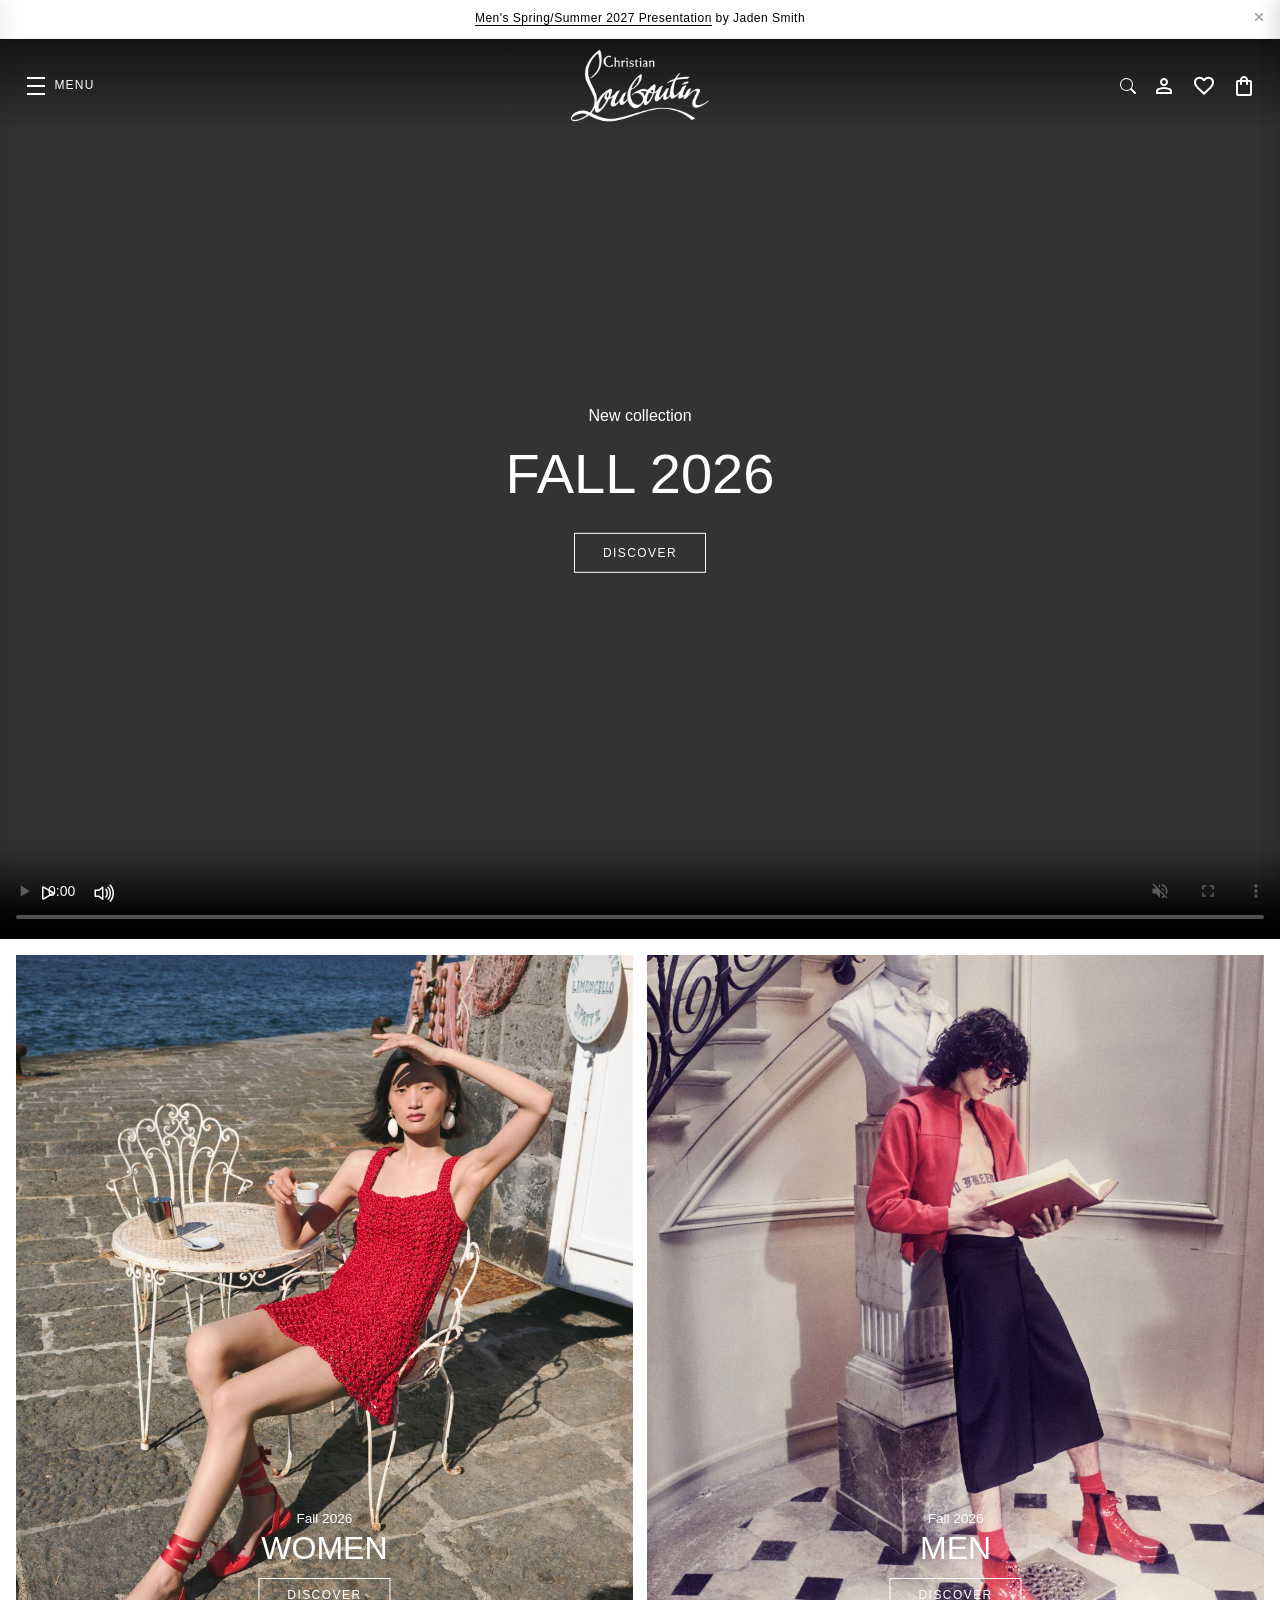
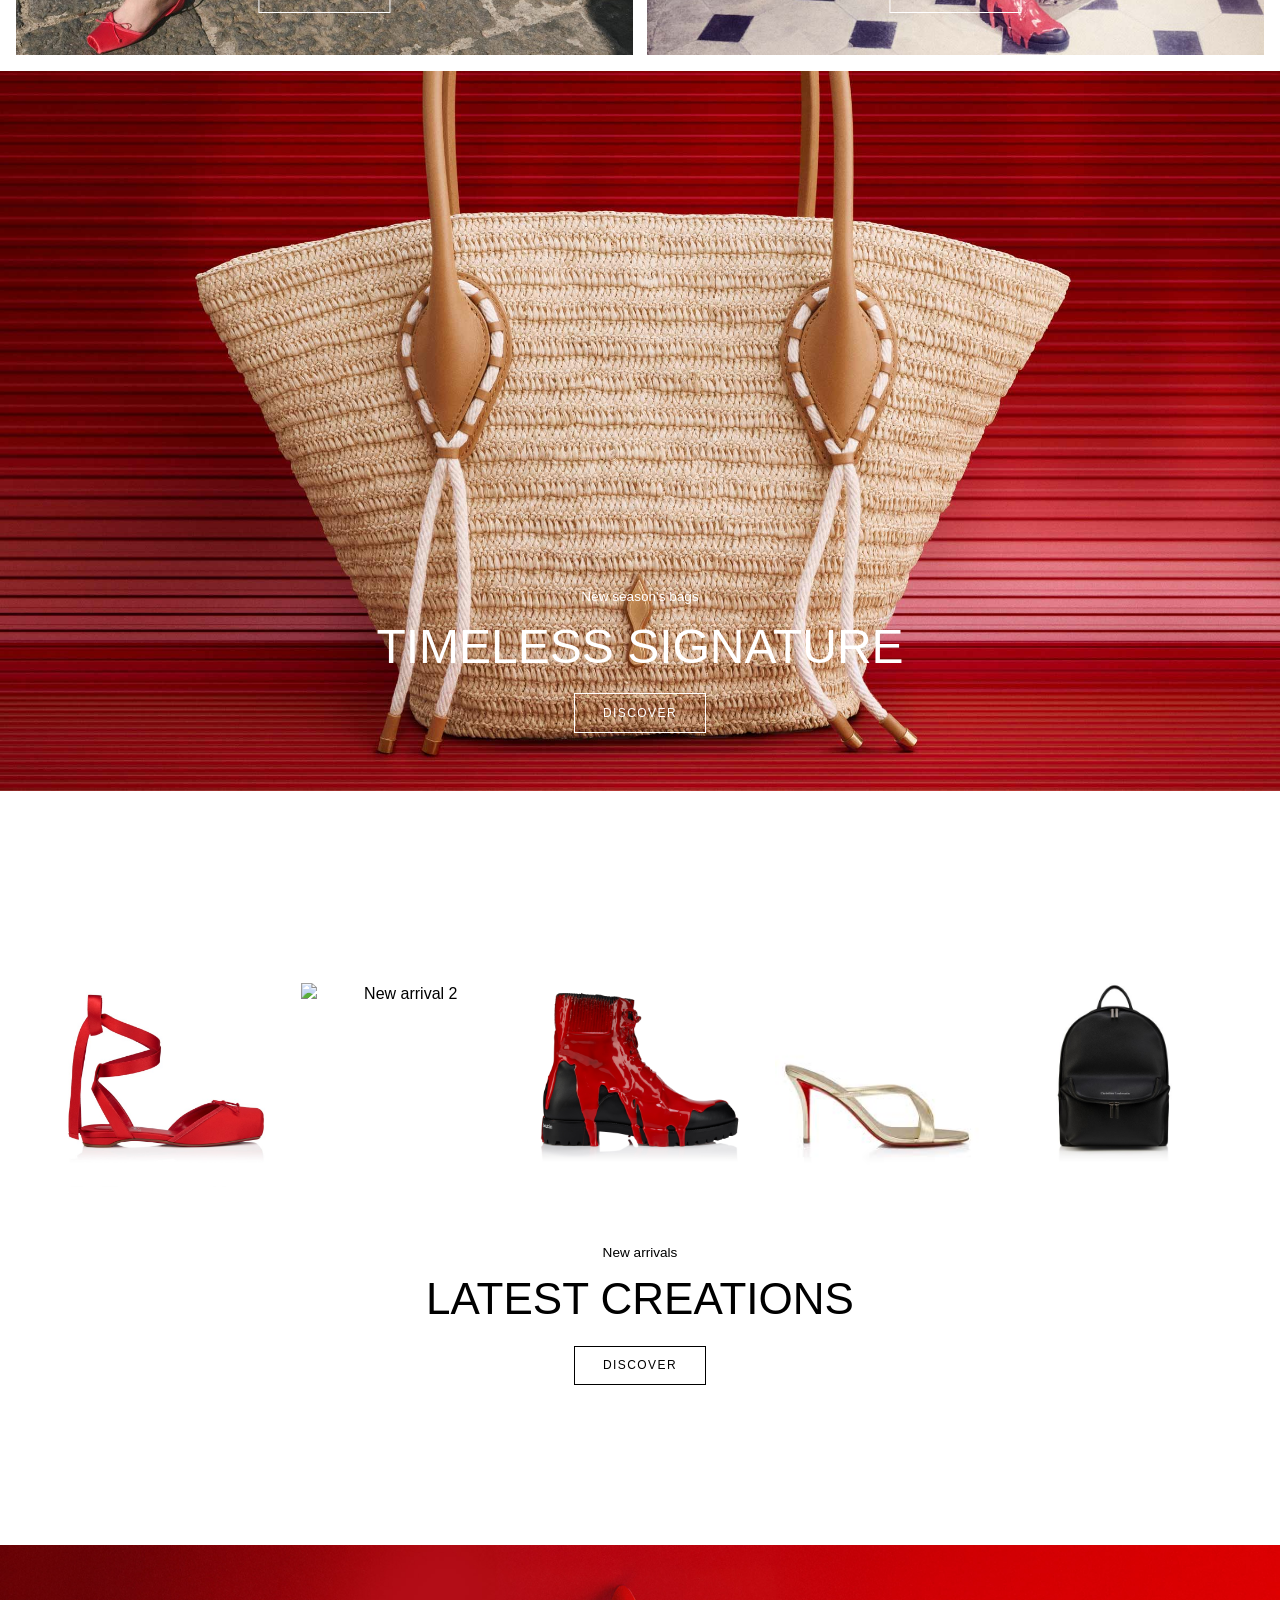
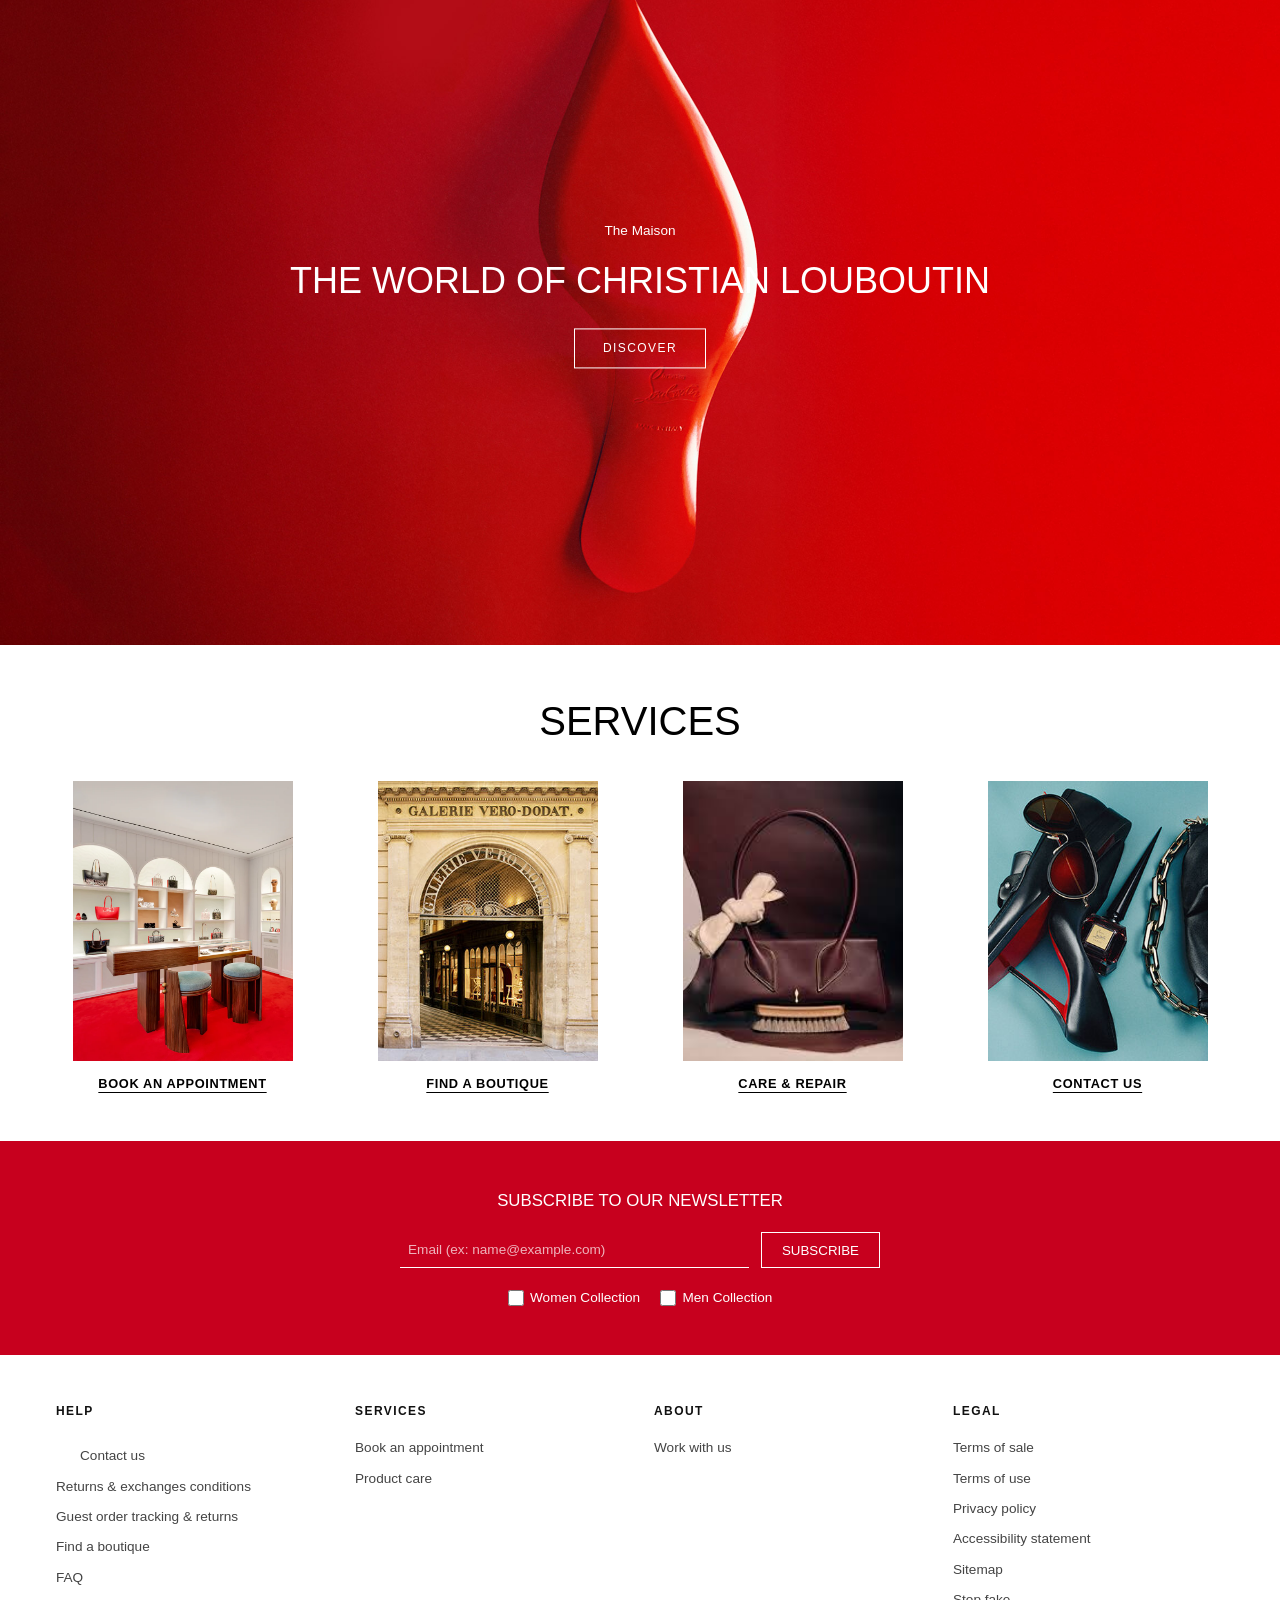
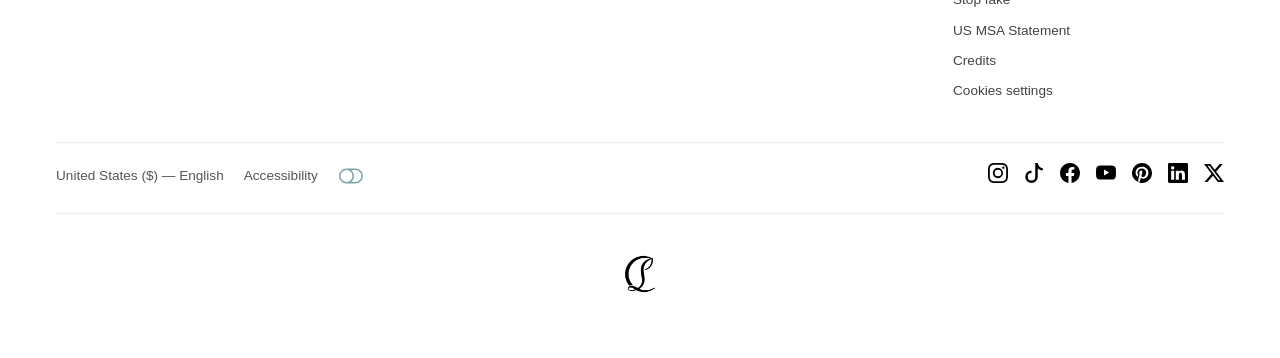
==== index.html @ 3974ead9 "Rename main_page.html to index.html for deployment" ====
<!DOCTYPE html>
<html lang="en">

<head>
    <meta charset="UTF-8">
    <meta name="viewport" content="width=device-width, initial-scale=1.0">
    <title>Christian Louboutin United States</title>
    <link rel="icon" href="images/louboutin(L).png">
    <link rel="stylesheet" href="https://cdn.jsdelivr.net/npm/bootstrap-icons@1.11.3/font/bootstrap-icons.min.css">
    <link rel="stylesheet" href="https://cdnjs.cloudflare.com/ajax/libs/font-awesome/6.4.0/css/all.min.css">
    <link rel="stylesheet" href="main_page.css">

</head>

<body>
    <div>
        <div class="byJadenMsg" id="JadenMsg">
        <h4><span class="Jadenline">Men's Spring/Summer 2027 Presentation</span> by Jaden Smith</h4>
        <button class="close-btn" aria-label="Close notification" onclick="document.getElementById('JadenMsg').style.display='none'">
            <i class="fa-solid fa-xmark"></i>
        </button>
        </div>
        <!---------------------------------------------------------------------->
        <div class="section1">
            <div class="nav">
                <div class="nav-left">
                    <span id="menu"><a href="menu.html"><svg xmlns="http://www.w3.org/2000/svg" height="24px" viewBox="0 -960 960 960" width="24px" fill="#FFFFFF"><path d="M120-120v-80h720v80H120Zm0-320v-80h720v80H120Zm0-320v-80h720v80H120Z" /></svg><!--<i class="bi bi-list"></i>--><span class="nav-text">MENU</span></a></span>
                </div>
                <span id="louboutinLogo"><a href="main_page.html"><img src="images/louboutin logo 1.png" alt="Louboutin-logo" loading="lazy"></a></span>
                <div class="nav-right">
                    <span id="searchbar"><a href="search.html" aria-label="Search"><svg xmlns="http://www.w3.org/2000/svg" width="16" height="16" fill="currentColor" class="bi bi-search" viewBox="0 0 16 16"><path d="M11.742 10.344a6.5 6.5 0 1 0-1.397 1.398h-.001q.044.06.098.115l3.85 3.85a1 1 0 0 0 1.415-1.414l-3.85-3.85a1 1 0 0 0-.115-.1zM12 6.5a5.5 5.5 0 1 1-11 0 5.5 5.5 0 0 1 11 0" /></svg></a></span>
                    <span id="login"><a href="login.html" aria-label="Account"><svg xmlns="http://www.w3.org/2000/svg" height="24px" viewBox="0 -960 960 960" width="24px" fill="#FFFFFF"><path d="M367-527q-47-47-47-113t47-113q47-47 113-47t113 47q47 47 47 113t-47 113q-47 47-113 47t-113-47ZM160-160v-112q0-34 17.5-62.5T224-378q62-31 126-46.5T480-440q66 0 130 15.5T736-378q29 15 46.5 43.5T800-272v112H160Zm80-80h480v-32q0-11-5.5-20T700-306q-54-27-109-40.5T480-360q-56 0-111 13.5T260-306q-9 5-14.5 14t-5.5 20v32Zm296.5-343.5Q560-607 560-640t-23.5-56.5Q513-720 480-720t-56.5 23.5Q400-673 400-640t23.5 56.5Q447-560 480-560t56.5-23.5ZM480-640Zm0 400Z" /></svg></a></span>
                    <span id="wishlist"><a href="wishlist.html" aria-label="Wishlist"><svg xmlns="http://www.w3.org/2000/svg" height="24px" viewBox="0 -960 960 960" width="24px" fill="#FFFFFF"><path d="m480-120-58-52q-101-91-167-157T150-447.5Q111-500 95.5-544T80-634q0-94 63-157t157-63q52 0 99 22t81 62q34-40 81-62t99-22q94 0 157 63t63 157q0 46-15.5 90T810-447.5Q771-395 705-329T538-172l-58 52Zm0-108q96-86 158-147.5t98-107q36-45.5 50-81t14-70.5q0-60-40-100t-100-40q-47 0-87 26.5T518-680h-76q-15-41-55-67.5T300-774q-60 0-100 40t-40 100q0 35 14 70.5t50 81q36 45.5 98 107T480-228Zm0-273Z" /></svg></a></span>
                    <span id="Cart"><a href="cart.html" aria-label="Cart"><svg xmlns="http://www.w3.org/2000/svg" height="24px" viewBox="0 -960 960 960" width="24px" fill="#FFFFFF"><path d="M240-80q-33 0-56.5-23.5T160-160v-480q0-33 23.5-56.5T240-720h80q0-66 47-113t113-47q66 0 113 47t47 113h80q33 0 56.5 23.5T800-640v480q0 33-23.5 56.5T720-80H240Zm0-80h480v-480h-80v80q0 17-11.5 28.5T600-520q-17 0-28.5-11.5T560-560v-80H400v80q0 17-11.5 28.5T360-520q-17 0-28.5-11.5T320-560v-80h-80v480Zm160-560h160q0-33-23.5-56.5T480-800q-33 0-56.5 23.5T400-720ZM240-160v-480 480Z" /></svg></a></span>
                </div>
            </div>
            <div class="video">
                <video class="Video-video" width="100%" height="500" controls autoplay muted loop >
                    <source src="videos/Christian Louboutin's Fall 2026 collection.mp4" type="video/mp4">
                    Your browser does not support the video tag.
                </video>

                <div class="controls">
                    <button id="playbtn/pausebtn"><i class="bi bi-play"></i></button>
                    <button id="mute/Unmutebtn"><i class="bi bi-volume-up"></i></button>
                </div>
                <div class="Text-Video">
                    <p>New collection</p>
                    <h1>FALL 2026</h1>
                    <a href="fall_collection.html" class="btn">DISCOVER</a>
                </div>
            </div>
        </div>
        <!-------------------------------------------------------------------------------->
        <div class="section2" id="section2">
            <div class="imgmain" id="WomenMain">
                <img class="imgbox" src="images/FallWomen(mainPage).jpg" loading="lazy" alt="Fall 2026 Women">
                <div class="TextOnImg1">
                    <p>Fall 2026</p>
                    <h1>WOMEN</h1>
                    <a href="women-collection.html" class="btn">DISCOVER</a>
                </div>
            </div>

            <div class="imgmain" id="menMain">
                <img class="imgbox" src="images/fallMen(MainPage).jpg" loading="lazy" alt="Fall 2026 Men">
                <div class="TextOnImg1">
                    <p>Fall 2026</p>
                    <h1>MEN</h1>
                    <a href="men-collection.html" class="btn">DISCOVER</a>
                </div>
            </div>
        </div>
        <!------------------------------------------------------------->
        <div class="imgmaingold">
            <img class="goldenshowMain" src="images/women-col-naturaFlow1.jpg" loading="lazy" alt="Women's Sandals">
            <div class="TextOnImgGold">
                <p>New season's bags</p>
                <h1>TIMELESS SIGNATURE</h1>
                <a href="#section3" class="btn">DISCOVER</a>
            </div>
        </div>

        <!--------------------------------------------------------------->
        <div class="latest-arrivals" id="section3">
            <ul>
                <li>
                    <div class="imgmain" id="latestMain1">
                        <img src="images/New arrivals 1 (MainP).jpg" loading="lazy" alt="New arrival 1">
                    </div>
                </li>

                <li>
                    <div class="imgmain" id="latestMain2">
                        <img src="images/New arrivals 2 (MainP).jpg" loading="lazy" alt="New arrival 2">
                    </div>
                </li>

                <li>
                    <div class="imgmain" id="latestMain3">
                        <img src="images/New arrivals 3 (MainP).jpg" loading="lazy" alt="New arrival 3">
                    </div>
                </li>

                <li>
                    <div class="imgmain" id="latestMain4">
                        <img src="images/New arrivals 4 (MainP).jpg" loading="lazy" alt="New arrival 4">
                    </div>
                </li>

                <li>
                    <div class="imgmain" id="latestMain5">
                        <img src="images/New arrivals 5 (MainP).jpg" loading="lazy" alt="New arrival 5">
                    </div>
                </li>
            </ul>

            <div class="TextOnImg">
                <p>New arrivals</p>
                <h1>LATEST CREATIONS</h1>
                <a href="#section4" class="btn">DISCOVER</a>
            </div>
        </div>
        <!------------------------------------------------------------------------>
        <div class="RedPageMainMaison" id="section4">
            <div class="imgRedPageMain" id="RedPageMain">
                <img src="images/RedChristianLouboutin(MainPage).jpg" loading="lazy" alt="The Maison">
            </div>
            <div class="TextOnImgRed">
                <p>The Maison</p>
                <h1>THE WORLD OF CHRISTIAN LOUBOUTIN</h1>
                <a href="#section5" class="btn">DISCOVER</a>
            </div>

        </div>
        <!------------------------------------------------------------------------->
        <div class="services" id="section5">
            <h1>SERVICES</h1>
            <div class="serviceimgall">
                <figure class="serviceimg">
                    <img src="images/bookAppointment(MainPage).webp" alt="Book an Appointment" loading="lazy">
                    <figcaption class="seriveCaption"><a href="contactUs.html">BOOK AN APPOINTMENT</a></figcaption>
                </figure>
                <figure class="serviceimg">
                    <img src="images/Findaboutique(MainPage).jpg" alt="Find a Boutique" loading="lazy">
                    <figcaption class="seriveCaption"><a href="contactUs.html">FIND A BOUTIQUE</a></figcaption>
                </figure>
                <figure class="serviceimg">
                    <img src="images/Care & Repair(MainPage).jpg" alt="Care & Repair" loading="lazy">
                    <figcaption class="seriveCaption"><a href="contactUs.html">CARE &amp; REPAIR</a></figcaption>
                </figure>
                <figure class="serviceimg">
                    <img src="images/Conatct Us (mainPage).jpg" alt="Contact Us" loading="lazy">
                    <figcaption class="seriveCaption"><a href="contactUs.html">CONTACT US</a></figcaption>
                </figure>
            </div>
        </div>
        <!---------------------------------------------------->
        <div class="newsletter" id="section6">
            <h4>SUBSCRIBE TO OUR NEWSLETTER</h4>
            <form action="#" method="post" onsubmit="event.preventDefault(); alert('Thank you for subscribing to Maison Christian Louboutin!');">
                <div class="email-btn">
                    <input class="email-input" type="email" placeholder="Email (ex: name@example.com)" required>
                    <button type="submit" class="btnSubscribe">SUBSCRIBE</button>
                </div>
                <div class="check-box">
                    <label class="Collsubs">
                        <input type="checkbox" id="WomenColl" name="checkBox" value="WomenColl">
                        Women Collection
                    </label>
                    <label class="Collsubs">
                        <input type="checkbox" id="MenColl" name="checkBox" value="MenColl">
                        Men Collection
                    </label>
                </div>
            </form>
        </div>
        <!--------------------------------------------------------------->
        <div class="listdetails" id="section7">
            <div class="lists">
                <div class="footer-columns">
                    <div class="footer-col">
                        <h4>Help</h4>
                        <ul>
                            <li><a href="contactUs.html"><svg xmlns="http://www.w3.org/2000/svg" height="24px" viewBox="0 -960 960 960" width="24px" fill="#FFFFFF"><path d="M480-344 240-584l56-56 184 184 184-184 56 56-240 240Z"/></svg>Contact us</a></li>
                            <li><a href="#">Returns &amp; exchanges conditions</a></li>
                            <li><a href="#">Guest order tracking &amp; returns</a></li>
                            <li><a href="#">Find a boutique</a></li>
                            <li><a href="#">FAQ</a></li>
                        </ul>
                    </div>

                    <div class="footer-col">
                        <h4>Services</h4>
                        <ul>
                            <li><a href="#">Book an appointment</a></li>
                            <li><a href="#">Product care</a></li>
                        </ul>
                    </div>

                    <div class="footer-col">
                        <h4>About</h4>
                        <ul>
                            <li><a href="#">Work with us</a></li>
                        </ul>
                    </div>

                    <div class="footer-col">
                        <h4>Legal</h4>
                        <ul>
                            <li><a href="#">Terms of sale</a></li>
                            <li><a href="#">Terms of use</a></li>
                            <li><a href="#">Privacy policy</a></li>
                            <li><a href="#">Accessibility statement</a></li>
                            <li><a href="#">Sitemap</a></li>
                            <li><a href="#">Stop fake</a></li>
                            <li><a href="#">US MSA Statement</a></li>
                            <li><a href="#">Credits</a></li>
                            <li><a href="#">Cookies settings</a></li>
                        </ul>
                    </div>
                </div>
                <div class="footer-logos">
                    <div class="united-acessibility">
                        <div>United States ($) — English</div>
                        <div class="accessibility">
                            <div class="accesibility-text"><span>Accessibility</span></div> 
                            <div class="accessibility-toggel">
                            <a href="#" aria-label="Toggle Accessibility"><svg xmlns="http://www.w3.org/2000/svg" width="50" height="20" fill="currentColor" class="bi-toggle-off" viewBox="0 0 16 16"><path d="M11 4a4 4 0 0 1 0 8H8a5 5 0 0 0 2-4 5 5 0 0 0-2-4zm-6 8a4 4 0 1 1 0-8 4 4 0 0 1 0 8M0 8a5 5 0 0 0 5 5h6a5 5 0 0 0 0-10H5a5 5 0 0 0-5 5" /></svg></a></div></div>
                    </div>
                        <div class="social-links">
                            <span id="insta" class="separate-logos"><a href="#" aria-label="Instagram"><svg xmlns="http://www.w3.org/2000/svg" width="20" height="20" fill="#000000" class="bi bi-instagram" viewBox="0 0 16 16"><path d="M8 0C5.829 0 5.556.01 4.703.048 3.85.088 3.269.222 2.76.42a3.9 3.9 0 0 0-1.417.923A3.9 3.9 0 0 0 .42 2.76C.222 3.268.087 3.85.048 4.7.01 5.555 0 5.827 0 8.001c0 2.172.01 2.444.048 3.297.04.852.174 1.433.372 1.942.205.526.478.972.923 1.417.444.445.89.719 1.416.923.51.198 1.09.333 1.942.372C5.555 15.99 5.827 16 8 16s2.444-.01 3.298-.048c.851-.04 1.434-.174 1.943-.372a3.9 3.9 0 0 0 1.416-.923c.445-.445.718-.891.923-1.417.197-.509.332-1.09.372-1.942C15.99 10.445 16 10.173 16 8s-.01-2.445-.048-3.299c-.04-.851-.175-1.433-.372-1.941a3.9 3.9 0 0 0-.923-1.417A3.9 3.9 0 0 0 13.24.42c-.51-.198-1.092-.333-1.943-.372C10.443.01 10.172 0 7.998 0zm-.717 1.442h.718c2.136 0 2.389.007 3.232.046.78.035 1.204.166 1.486.275.373.145.64.319.92.599s.453.546.598.92c.11.281.24.705.275 1.485.039.843.047 1.096.047 3.231s-.008 2.389-.047 3.232c-.035.78-.166 1.203-.275 1.485a2.5 2.5 0 0 1-.599.919c-.28.28-.546.453-.92.598-.28.11-.704.24-1.485.276-.843.038-1.096.047-3.232.047s-2.39-.009-3.233-.047c-.78-.036-1.203-.166-1.485-.276a2.5 2.5 0 0 1-.92-.598 2.5 2.5 0 0 1-.6-.92c-.109-.281-.24-.705-.275-1.485-.038-.843-.046-1.096-.046-3.233s.008-2.388.046-3.231c.036-.78.166-1.204.276-1.486.145-.373.319-.64.599-.92s.546-.453.92-.598c.282-.11.705-.24 1.485-.276.738-.034 1.024-.044 2.515-.045zm4.988 1.328a.96.96 0 1 0 0 1.92.96.96 0 0 0 0-1.92m-4.27 1.122a4.109 4.109 0 1 0 0 8.217 4.109 4.109 0 0 0 0-8.217m0 1.441a2.667 2.667 0 1 1 0 5.334 2.667 2.667 0 0 1 0-5.334" /></svg></a></span>
                            <span id="tiktok" class="separate-logos"><a href="#" aria-label="TikTok"><svg xmlns="http://www.w3.org/2000/svg" width="20" height="20" fill="#000000" class="bi bi-tiktok" viewBox="0 0 16 16"><path d="M9 0h1.98c.144.715.54 1.617 1.235 2.512C12.895 3.389 13.797 4 15 4v2c-1.753 0-3.07-.814-4-1.829V11a5 5 0 1 1-5-5v2a3 3 0 1 0 3 3z" /></svg></a></span>
                            <span id="facebook" class="separate-logos"><a href="#" aria-label="Facebook"><svg xmlns="http://www.w3.org/2000/svg" width="20" height="20" fill="#000000" class="bi bi-facebook" viewBox="0 0 16 16"><path d="M16 8.049c0-4.446-3.582-8.05-8-8.05C3.58 0-.002 3.603-.002 8.05c0 4.017 2.926 7.347 6.75 7.951v-5.625h-2.03V8.05H6.75V6.275c0-2.017 1.195-3.131 3.022-3.131.876 0 1.791.157 1.791.157v1.98h-1.009c-.993 0-1.303.621-1.303 1.258v1.51h2.218l-.354 2.326H9.25V16c3.824-.604 6.75-3.934 6.75-7.951" /></svg></a></span>
                            <span id="youtube" class="separate-logos"><a href="#" aria-label="YouTube"><svg xmlns="http://www.w3.org/2000/svg" width="20" height="20" fill="#000000" class="bi bi-youtube" viewBox="0 0 16 16"><path d="M8.051 1.999h.089c.822.003 4.987.033 6.11.335a2.01 2.01 0 0 1 1.415 1.42c.101.38.172.883.22 1.402l.01.104.022.26.008.104c.065.914.073 1.77.074 1.957v.075c-.001.194-.01 1.108-.082 2.06l-.008.105-.009.104c-.05.572-.124 1.14-.235 1.558a2.01 2.01 0 0 1-1.415 1.42c-1.16.312-5.569.334-6.18.335h-.142c-.309 0-1.587-.006-2.927-.052l-.17-.006-.087-.004-.171-.007-.171-.007c-1.11-.049-2.167-.128-2.654-.26a2.01 2.01 0 0 1-1.415-1.419c-.111-.417-.185-.986-.235-1.558L.09 9.82l-.008-.104A31 31 0 0 1 0 7.68v-.123c.002-.215.01-.958.064-1.778l.007-.103.003-.052.008-.104.022-.26.01-.104c.048-.519.119-1.023.22-1.402a2.01 2.01 0 0 1 1.415-1.42c.487-.13 1.544-.21 2.654-.26l.17-.007.172-.006.086-.003.171-.007A100 100 0 0 1 7.858 2zM6.4 5.209v4.818l4.157-2.408z" /></svg></a></span>
                            <span id="pinterest" class="separate-logos"><a href="#" aria-label="Pinterest"><svg xmlns="http://www.w3.org/2000/svg" width="20" height="20" fill="#000000" class="bi bi-pinterest" viewBox="0 0 16 16"><path d="M8 0a8 8 0 0 0-2.915 15.452c-.07-.633-.134-1.606.027-2.297.146-.625.938-3.977.938-3.977s-.239-.479-.239-1.187c0-1.113.645-1.943 1.448-1.943.682 0 1.012.512 1.012 1.127 0 .686-.437 1.712-.663 2.663-.188.796.4 1.446 1.185 1.446 1.422 0 2.515-1.5 2.515-3.664 0-1.915-1.377-3.254-3.342-3.254-2.276 0-3.612 1.707-3.612 3.471 0 .688.265 1.425.595 1.826a.24.24 0 0 1 .056.23c-.061.252-.196.796-.222.907-.035.146-.116.177-.268.107-1-.465-1.624-1.926-1.624-3.1 0-2.523 1.834-4.84 5.286-4.84 2.775 0 4.932 1.977 4.932 4.62 0 2.757-1.739 4.976-4.151 4.976-.811 0-1.573-.421-1.834-.919l-.498 1.902c-.181.695-.669 1.566-.995 2.097A8 8 0 1 0 8 0" /></svg></a></span>
                            <span id="linkedin" class="separate-logos"><a href="#" aria-label="LinkedIn"><svg xmlns="http://www.w3.org/2000/svg" width="20" height="20" fill="#000000" class="bi bi-linkedin" viewBox="0 0 16 16"><path d="M0 1.146C0 .513.526 0 1.175 0h13.65C15.474 0 16 .513 16 1.146v13.708c0 .633-.526 1.146-1.175 1.146H1.175C.526 16 0 15.487 0 14.854zm4.943 12.248V6.169H2.542v7.225zm-1.2-8.212c.837 0 1.358-.554 1.358-1.248-.015-.709-.52-1.248-1.342-1.248S2.4 3.226 2.4 3.934c0 .694.521 1.248 1.327 1.248zm4.908 8.212V9.359c0-.216.016-.432.08-.586.173-.431.568-.878 1.232-.878.869 0 1.216.662 1.216 1.634v3.865h2.401V9.25c0-2.22-1.184-3.252-2.764-3.252-1.274 0-1.845.7-2.165 1.193v.025h-.016l.016-.025V6.169h-2.4c.03.678 0 7.225 0 7.225z" /></svg></a></span>
                            <span id="twitter" class="separate-logos"><a href="#" aria-label="Twitter/X"><svg xmlns="http://www.w3.org/2000/svg" width="20" height="20" fill="#000000" class="bi bi-twitter-x" viewBox="0 0 16 16"><path d="M12.6.75h2.454l-5.36 6.142L16 15.25h-4.937l-3.867-5.07-4.425 5.07H.316l5.733-6.57L0 .75h5.063l3.495 4.633L12.601.75Zm-.86 13.028h1.36L4.323 2.145H2.865z" /></svg></a></span>
                        </div>
                </div>
        </div>
            <hr>
            <div class="footer">
                <a href="#"><img src="images/louboutin(L).png" width="50px" height="50px" loading="lazy"></a>
            </div>

    </div>


<script>
    //--------------Menu-----------
document.addEventListener('DOMContentLoaded', function () {
    var menuTrigger = document.querySelector('#menu a');
    if (!menuTrigger) {
        console.error('[menu-overlay] Could not find #menu a');
        return;
    }

    var backdrop = document.createElement('div');
    backdrop.id = 'menuOverlayBackdrop';

    var panel = document.createElement('div');
    panel.id = 'menuOverlayPanel';
    panel.innerHTML =
        '<div class="mo-header">' +
            '<span class="mo-logo">Christian Louboutin</span>' +
            '<button type="button" class="mo-close" aria-label="Close menu">&times;</button>' +
        '</div>' +
        '<div class="mo-items">' +
            '<a href="main_page.html#section3" class="mo-item"><span>Latest Collections</span><span class="mo-chevron">&#8250;</span></a>' +
            '<a href="main_page.html#WomenMain" class="mo-item"><span>Women</span><span class="mo-chevron">&#8250;</span></a>' +
            '<a href="main_page.html#menMain" class="mo-item"><span>Men</span><span class="mo-chevron">&#8250;</span></a>' +
            '<a href="main_page.html#section3" class="mo-item"><span>Bags &amp; Accessories</span><span class="mo-chevron">&#8250;</span></a>' +
            '<a href="main_page.html#section3" class="mo-item"><span>Bridal</span><span class="mo-chevron">&#8250;</span></a>' +
            '<a href="main_page.html#section5" class="mo-item"><span>The Maison</span><span class="mo-chevron">&#8250;</span></a>' +
        '</div>' +
        '<hr class="mo-hr">' +
        '<div class="mo-links">' +
            '<a href="contactUs.html">Visit a Boutique</a>' +
            '<a href="contactUs.html">Book an Appointment</a>' +
            '<a href="contactUs.html">Contact Us</a>' +
        '</div>' +
        '<div class="mo-footer">' +
            '<span>Accessibility</span>' +
            '<span>United States ($)</span>' +
        '</div>';

    document.body.appendChild(backdrop);
    document.body.appendChild(panel);

    function openMenu() {
        panel.classList.add('open');
        backdrop.classList.add('open');
        document.body.style.overflow = 'hidden';
    }
    function closeMenu() {
        panel.classList.remove('open');
        backdrop.classList.remove('open');
        document.body.style.overflow = '';
    }

    menuTrigger.addEventListener('click', function (e) {
        e.preventDefault();
        openMenu();
    });
    panel.querySelector('.mo-close').addEventListener('click', closeMenu);
    backdrop.addEventListener('click', closeMenu);
    document.addEventListener('keydown', function (e) {
        if (e.key === 'Escape') closeMenu();
    });
});
//--------------Search-----------
document.addEventListener('DOMContentLoaded', function () {
    var searchTrigger = document.querySelector('#searchbar a');
    if (!searchTrigger) {
        console.error('[search-overlay] Could not find #searchbar a');
        return;
    }

    var backdrop = document.createElement('div');
    backdrop.id = 'searchOverlayBackdrop';

    var panel = document.createElement('div');
    panel.id = 'searchOverlayPanel';
    panel.innerHTML =
        '<div class="so-header">' +
            '<h2 class="so-title">SEARCH</h2>' +
            '<button type="button" class="so-close" aria-label="Close search">&times;</button>' +
        '</div>' +
        '<hr class="so-hr">' +
        '<div class="so-search-box">' +
            '<label for="soSearchInput" class="so-label">Search by keyword</label>' +
            '<div class="so-input-group">' +
                '<input type="text" id="soSearchInput" class="so-input" placeholder="e.g. Kate, Pigalle, Sneakers..." autofocus>' +
                '<button type="button" class="so-search-btn" aria-label="Search">&#128269;</button>' +
            '</div>' +
        '</div>' +
        '<div class="so-popular">' +
            '<div class="so-popular-title">Popular Searches</div>' +
            '<div class="so-chips">' +
                '<button type="button" class="so-chip">Heels</button>' +
                '<button type="button" class="so-chip">Sneakers</button>' +
                '<button type="button" class="so-chip">Boots</button>' +
                '<button type="button" class="so-chip">Kate</button>' +
                '<button type="button" class="so-chip">Bags</button>' +
            '</div>' +
        '</div>';

    document.body.appendChild(backdrop);
    document.body.appendChild(panel);

    function openSearch() {
        panel.classList.add('open');
        backdrop.classList.add('open');
        document.body.style.overflow = 'hidden';
        document.getElementById('soSearchInput').focus();
    }
    function closeSearch() {
        panel.classList.remove('open');
        backdrop.classList.remove('open');
        document.body.style.overflow = '';
    }

    searchTrigger.addEventListener('click', function (e) {
        e.preventDefault();
        openSearch();
    });
    panel.querySelector('.so-close').addEventListener('click', closeSearch);
    backdrop.addEventListener('click', closeSearch);
    document.addEventListener('keydown', function (e) {
        if (e.key === 'Escape') closeSearch();
    });
});
    //--------------Login-----------
document.addEventListener('DOMContentLoaded', function () {
    var loginTrigger = document.querySelector('#login a');
    if (!loginTrigger) {
        console.error('[login-overlay] Could not find #login a');
        return;
    }

    var backdrop = document.createElement('div');
    backdrop.id = 'loginOverlayBackdrop';

    var panel = document.createElement('div');
    panel.id = 'loginOverlayPanel';
    panel.innerHTML =
        '<div class="lo-header">' +
            '<h2 class="lo-title">MY ACCOUNT</h2>' +
            '<button type="button" class="lo-close" aria-label="Close account panel">&times;</button>' +
        '</div>' +
        '<hr class="lo-hr">' +
        '<p class="lo-intro">If you have an account with us, log in using your email address.</p>' +
        '<div class="lo-required">* Required fields</div>' +
        '<form class="lo-form">' +
            '<div class="lo-field">' +
                '<input type="email" id="loEmail" class="lo-input" placeholder="Email (ex: XXX@XXX.com)*" required>' +
            '</div>' +
            '<div class="lo-field lo-password-field">' +
                '<input type="password" id="loPassword" class="lo-input" placeholder="Password*" required>' +
                '<button type="button" class="lo-toggle-pw" aria-label="Show password">&#128065;</button>' +
            '</div>' +
            '<a href="#" class="lo-forgot">Forgot your password?</a>' +
            '<button type="submit" class="lo-signin-btn">SIGN IN</button>' +
        '</form>' +
        '<hr class="lo-hr">' +
        '<h3 class="lo-noaccount-title">Don\'t have an account?</h3>' +
        '<p class="lo-noaccount-desc">Create an account in order to pay faster, save multiple shipping addresses, view and track your orders, and more!</p>' +
        '<button type="button" class="lo-create-btn">CREATE AN ACCOUNT</button>';

    document.body.appendChild(backdrop);
    document.body.appendChild(panel);

    // ---- Open / close behavior ----
    function openLogin() {
        panel.classList.add('open');
        backdrop.classList.add('open');
        document.body.style.overflow = 'hidden';
    }
    function closeLogin() {
        panel.classList.remove('open');
        backdrop.classList.remove('open');
        document.body.style.overflow = '';
    }

    loginTrigger.addEventListener('click', function (e) {
        e.preventDefault(); // stop navigation to login.html
        openLogin();
    });

    panel.querySelector('.lo-close').addEventListener('click', closeLogin);
    backdrop.addEventListener('click', closeLogin);
    document.addEventListener('keydown', function (e) {
        if (e.key === 'Escape') closeLogin();
    });

    // Show/hide password toggle
    var pwInput = panel.querySelector('#loPassword');
    var pwToggle = panel.querySelector('.lo-toggle-pw');
    pwToggle.addEventListener('click', function () {
        var isPw = pwInput.type === 'password';
        pwInput.type = isPw ? 'text' : 'password';
    });

    // Prevent actual form submission (no backend wired up)
    panel.querySelector('.lo-form').addEventListener('submit', function (e) {
        e.preventDefault();
    });
});

</script>
</body>
</html>
---- main_page.css ----
*, *::before, *::after {
    margin: 0;
    padding: 0;
    box-sizing: border-box;
}

html {
    width: 100%;
    max-width: 100%;
    overflow-x: hidden;
}
@font-face {
    font-family: 'NBAkademieLight';
    src: url('font-family/nb_akademie_light-webfont.woff2') format('woff2'),
        url('font-family/nb_akademie_light-webfont.woff') format('woff'); 
    font-weight: 300;
    font-style: normal;
    font-display: swap;

}
:root {
    --FONTFAMILY1: "Helvetica Neue", Helvetica, Arial, sans-serif;
    --FONTFAMILY2: 'NB Akademie', Arial, 'Helvetica Neue', Helvetica, sans-serif;
    --BGCOLORRED: rgb(199, 0, 30);
    --WhiteColor: #ffffff;
    --BlackColor: #000000;
    --color-gray-400: #9ca3af;

}

body {
    width: 100%;
    max-width: 100%;
    overflow-x: hidden;
    position: relative;
    font-family: var(--FONTFAMILY1);
    background-color: var(--WhiteColor);
    color: #000000;
    line-height: 1.4;
}
a {
    color: inherit;
    text-decoration: none;
}

img, video {
    max-width: 100%;
    height: auto;
}

div, section, header, footer, nav, form, ul, li, figure {
    max-width: 100%;
}

/* ---------- Top Announcement Bar ---------- */
.byJadenMsg {
    background-color: var(--WhiteColor);
    padding: 0.65rem 1rem;
    width: 100%;
    font-family: var(--FONTFAMILY2);
    color: #000000;
    font-size: clamp(0.65rem, 1.2vw, 0.75rem);
    display: flex;
    align-items: center;
    justify-content: center;
    text-align: center;
    border-bottom: 1px solid #f0f0f0;
}

.byJadenMsg h4 {
    font-weight: 400;
    letter-spacing: 0.04em;
}

.Jadenline {
    text-decoration: underline;
    text-underline-offset: 0.2rem;
}
.Jadenline:hover {
    text-decoration: none;
}
.close-btn{
    position: absolute;
    right: 1rem;
    top: 0.625rem;
    color: var(--color-gray-400);
     background: none;
    border: none;
}

.close-btn:hover {
    color: var(--BlackColor);
}
/* ---------- Hero Section & Navigation ---------- */
.section1 {
    position: relative;
    width: 100%;
    min-height: 100vh;
    overflow: hidden;
    background-color: #000000;
}

.nav {
    position: absolute;
    top: 0;
    left: 0;
    width: 100%;
    max-width: 100%;
    padding: 2.2rem 1.5rem;
    display: flex;
    align-items: center;
    justify-content: space-between;
    z-index: 20;
    background: linear-gradient(180deg, rgba(0, 0, 0, 0.6) 0%, rgba(0, 0, 0, 0) 100%);
    color: var(--WhiteColor);
}

.nav-left {
    display: flex;
    align-items: center;
    gap: 1rem;
    min-width: 0;
}

.nav-left a {
    display: flex;
    align-items: center;
    gap: 0.4rem;
    color: var(--WhiteColor);
    font-size: 0.75rem;
    letter-spacing: 0.1em;
    font-weight: 500;
    text-transform: uppercase;
}

#louboutinLogo {
    position: absolute;
    left: 50%;
    top: 50%;
    transform: translate(-50%, -50%);
    display: flex;
    align-items: center;
    justify-content: center;
    pointer-events: auto;
}

#louboutinLogo img {
    display: block;
    padding: 1rem;
    width: clamp(75px, 19vw, 170px);
    height: auto;
}

.nav-right {
    display: flex;
    align-items: center;
    gap: 1rem;
    min-width: 0;
}

.nav-right a {
    color: var(--WhiteColor);
    display: flex;
    align-items: center;
    transition: opacity 0.2s ease;
}

.nav-right a:hover {
    opacity: 0.65;
}

/* Hero Video */
.video {
    position: relative;
    width: 100%;
    height: 100vh;
    min-height: 450px;
    overflow: hidden;
}

.Video-video {
    width: 100%;
    height: 100%;
    object-fit: cover;
    display: block;
}

.controls {
    position: absolute;
    bottom: 1.5rem;
    left: 1.5rem;
    display: flex;
    gap: 0.5rem;
    z-index: 10;
}

.controls button {
    color: var(--WhiteColor);
    padding: 0.4rem 0.75rem;
    font-size: 1.5rem;
    letter-spacing: 0.05em;
    cursor: pointer;
    transition: all 0.2s ease;
    background: none;
    border: none;
}
.Text-Video {
    position: absolute;
    top: 50%;
    left: 50%;
    transform: translate(-50%, -50%);
    text-align: center;
    color: var(--WhiteColor);
    width: 90%;
    max-width: 700px;
    z-index: 10;
}

.Text-Video p {
    font-size: clamp(0.75rem, 1.8vw, 1rem);
    margin-bottom: 0.5rem;
}

.Text-Video h1 {
    font-size: clamp(1.8rem, 5vw, 3.5rem);
    font-family: var(--FONTFAMILY1);
    font-weight: 400;
    margin-bottom: 1.25rem;
}

/* Buttons */
.btn {
    display: inline-block;
    border: 1px solid var(--WhiteColor);
    padding: 0.65rem 1.75rem;
    font-size: 0.75rem;
    letter-spacing: 0.12em;
    text-transform: uppercase;
    text-decoration: none;
    color: var(--WhiteColor);
    background: transparent;
    transition: all 0.3s ease;
    cursor: pointer;
}

.btn:hover {
    background-color: var(--WhiteColor);
    color: #000000;
}

/* ---------- Section 2: Women / Men Category Cards ---------- */
.section2 {
    display: flex;
    position: relative;
    gap: 0.9rem;
    margin: 1rem auto;
    width: calc(100% - 2rem);
    max-width: 100%;
}

.imgmain {
    position: relative;
    flex: 1; 
    min-width:0;
    overflow: hidden;
}

.imgbox {
    width: 100%;
    height: clamp(350px, 120vh, 700px);
    object-fit: cover;
    display: block;
    /* transition: transform 0.6s ease; */
}

.TextOnImg1 {
    position: absolute;
    bottom: 6%;
    left: 50%;
    transform: translateX(-50%);
    text-align: center;
    color: var(--WhiteColor);
    line-height: 1;
    width: 90%;
    z-index: 2;
}

.TextOnImg1 p {
    font-size: 0.85rem;
}

.TextOnImg1 h1 {
    /* font-size: clamp(1.6rem, 4vw, 2.75rem); */
    font-weight: 400;
    margin: 0.4rem 0 0.85rem;
}

/* ---------- Golden Sandals Section ---------- */
.imgmaingold {
    position: relative;
    width: 100%;
    height: clamp(380px, 100%, 800px);
    overflow: hidden;
    margin: 1rem 0;
}

.goldenshowMain {
    width: 100%;
    height: 100%;
    object-fit: cover;
    display: block;
}

.TextOnImgGold {
    position: absolute;
    bottom: 8%;
    left: 50%;
    transform: translateX(-50%);
    width: 90%;
    max-width: 600px;
    text-align: center;
    color: var(--WhiteColor);
    z-index: 2;
}

.TextOnImgGold p {
    font-size: 0.85rem;
}

.TextOnImgGold h1 {
    font-size: clamp(1.6rem, 4vw, 3rem);
    font-weight: 400;
    margin: 0.4rem 0 0.85rem;
}

/* ---------- Section 3: Latest Arrivals Carousel ---------- */
.latest-arrivals {
    padding: 10rem 2rem 10rem;
    text-align: center;
    background-color: transparent;
    width: 100%;
    overflow: hidden;
}

.latest-arrivals ul {
    display: flex;
    gap: 0.1rem;
    justify-content: space-evenly;
    overflow-x: auto;
    scroll-snap-type: x mandatory;
    padding: 0.5rem 0.5rem 1.5rem;
    scrollbar-width: thin;
    list-style: none;
    -webkit-overflow-scrolling: touch;
    width: 100%;
}

.latest-arrivals ul::-webkit-scrollbar {
    height: 4px;
}

.latest-arrivals ul::-webkit-scrollbar-thumb {
    background: transparent;
}

.latest-arrivals li {
    flex: 0 0 auto;
    scroll-snap-align: center;
}

.latest-arrivals .imgmain {
    width: clamp(150px, 35vw, 220px);
    padding: 0.5rem;
}

.latest-arrivals img {
    width: 100%;
    object-fit: cover;
    display: block;
}

.TextOnImg {
    margin-top: 1.5rem;

    color: #000000;
}

.TextOnImg p {
    font-size: 0.85rem;
}

.TextOnImg h1 {
    font-size: clamp(1.6rem, 4vw, 2.75rem);
    font-weight: 500;
    margin: 0.4rem 0 1rem;
}

.TextOnImg .btn {
    border-color: #000000;
    color: #000000;
}

.TextOnImg .btn:hover {
    background-color: #000000;
    color: var(--WhiteColor);
}

/* ---------- Section 4: Red Maison Section ---------- */
.RedPageMainMaison {
    position: relative;
    width: 100%;
    height: clamp(350px, 120vh, 700px);
    overflow: hidden;
}

.imgRedPageMain {
    width: 100%;
    height: 100%;
}

.imgRedPageMain img {
    width: 100%;
    height: 100%;
    object-fit: cover;
    display: block;
}

.TextOnImgRed {
    /* position: absolute;
    top: 50%;
    left: 50%;
    transform: translate(-50%, -50%);
    text-align: center;
    color: var(--WhiteColor);
    width: 90%;
    max-width: 650px; */

    width: 100%;
    position: absolute;
    line-height: 1.5;
    top: 50%;
    left: 50%;
    transform: translate(-50%, -50%);
    text-align: center;
    color: var(--WhiteColor);
}

.TextOnImgRed p {
    font-size: 0.85rem;
}

.TextOnImgRed h1 {
    font-size: 2.25rem;
    font-weight: 400;
    margin: 0.75rem 0 1.25rem;
}  

/* ---------- Section 5: Services Grid ---------- */
.services {
    padding: 3rem 1rem;
    text-align: center;
    background-color: var(--WhiteColor);
    width: 100%;
}

.services h1 {
    font-size: clamp(1.6rem, 4vw, 2.5rem);
    font-weight: 300;
    margin-bottom: 2rem;
}

.serviceimgall {
    display: grid;
    grid-template-columns: repeat(4, 1fr);
    gap: 1.25rem;
    max-width: 1200px;
    margin: 0 auto;
    width: 100%;
}

.serviceimg {
    display: flex;
    flex-direction: column;
    align-items: center;
    min-width: 0;
}

.serviceimg img {
    width: 100%;
    max-width: 220px;
    height: clamp(200px, 25vw, 280px);
    object-fit: cover;
    display: block;
    transition: transform 0.3s ease;
}

.seriveCaption {
    margin-top: 0.85rem;
    color: #000000;
    font-family: var(--FONTFAMILY2);
    font-weight: 600;
    font-size: 0.8rem;
    letter-spacing: 0.05em;
}

.seriveCaption a {
    color: #000000;
    text-decoration: underline;
    text-underline-offset: 0.25rem;
}

.seriveCaption a:hover {
    text-decoration: none;
}

/* ---------- Section 6: Newsletter ---------- */
.newsletter {
    background-color: var(--BGCOLORRED);
    padding: 3rem 1rem;
    color: var(--WhiteColor);
    text-align: center;
    display: flex;
    flex-direction: column;
    align-items: center;
    justify-content: center;
    width: 100%;
}

.newsletter h4 {
    font-size: clamp(0.85rem, 2vw, 1.05rem);
    font-weight: 500;
    margin-bottom: 1.25rem;
}

.newsletter form {
    width: 100%;
    max-width: 480px;
    display: flex;
    flex-direction: column;
    align-items: center;
}

.email-btn {
    display: flex;
    gap: 0.75rem;
    width: 100%;
    justify-content: center;
}

.email-input {
    flex: 1;
    min-width: 0;
    background: transparent;
    border: none;
    border-bottom: 1px solid var(--WhiteColor);
    color: var(--WhiteColor);
    padding: 0.6rem 0.5rem;
    font-size: 0.85rem;
    outline: none;
}

.email-input::placeholder {
    color: rgba(255, 255, 255, 0.7);
}

.btnSubscribe {
    border: 1px solid var(--WhiteColor);
    background: transparent;
    color: var(--WhiteColor);
    padding: 0.6rem 1.25rem;
    text-transform: uppercase;
    cursor: pointer;
    transition: all 0.2s ease;
    white-space: nowrap;
}

.btnSubscribe:hover {
    background-color: var(--WhiteColor);
    color: var(--BGCOLORRED);
}

.check-box {
    display: flex;
    gap: 1.25rem;
    margin-top: 1.25rem;
    justify-content: center;
    flex-wrap: wrap;
}

.Collsubs {
    font-size: 0.85rem;
    cursor: pointer;
    display: flex;
    align-items: center;
    gap: 0.4rem;
    user-select: none;
}

.Collsubs input[type="checkbox"] {
    accent-color: var(--WhiteColor);
    width: 16px;
    height: 16px;
    cursor: pointer;
}

/* ---------- Section 7: Footer ---------- */
.listdetails {
    padding: 3rem 1rem 2rem;
    max-width: 1200px;
    margin: 0 auto;
    background-color: var(--WhiteColor);
    width: 100%;
}

.footer-columns {
    display: grid;
    grid-template-columns: repeat(4, 1fr);
    gap: 1.75rem;
    width: 100%;
}

.footer-col h4 {
    font-size: 0.75rem;
    letter-spacing: 0.12em;
    text-transform: uppercase;
    margin-bottom: 1rem;
    font-weight: 700;
    color: #111111;
}

.footer-col ul {
    list-style: none;
}

.footer-col ul li {
    margin-bottom: 0.5rem;
}

.footer-col a {
    font-size: 0.85rem;
    color: #444444;
    text-decoration: none;
    transition: color 0.2s ease;
}

.footer-col a:hover {
    color: #000000;
    text-decoration: underline;
}

.footer-logos {
    display: flex;
    justify-content: space-between;
    align-items: center;
    margin-top: 2rem;
    padding-top: 1.25rem;
    border-top: 1px solid #eee;
    flex-wrap: wrap;
    gap: 1rem;
    width: 100%;
}

.united-acessibility {
    display: flex;
    align-items: center;
    gap: 1.25rem;
    font-size: 0.85rem;
    color: #555555;
    flex-wrap: wrap;
}

.accessibility {
    display: flex;
    align-items: center;
    gap: 0.5rem;
}

.bi-toggle-off {
    height: 1.5rem;
    color: #76a4a5;
    vertical-align: middle;
}

.social-links {
    display: flex;
    gap: 1rem;
    align-items: center;
    flex-wrap: wrap;
}
.separate-logos a {
    color: #000000;
    transition: opacity 0.2s ease;
    display: inline-flex;
}

.separate-logos a:hover {
    opacity: 0.6;
}

hr {
    border: none;
    border-top: 1px solid #eee;
    margin: 1.5rem 0;
}

.footer {
    display: flex;
    justify-content: center;
    padding: 1rem 0 2rem;
}

.footer img {
    display: block;
    width: 40px;
    height: auto;
}
/* ==========================================================
   Menu Overlay (slide-in panel)
   ========================================================== */
#menuOverlayBackdrop {
    position: fixed;
    inset: 0;
    background: rgba(0, 0, 0, 0.35);
    opacity: 0;
    pointer-events: none;
    transition: opacity 0.3s ease;
    z-index: 999;
}
#menuOverlayBackdrop.open {
    opacity: 1;
    pointer-events: auto;
}

#menuOverlayPanel {
    position: fixed;
    top: 0;
    left: 0;
    height: 100%;
    width: 100%;
    max-width: 440px;
    background: #ffffff;
    box-shadow: 4px 0 20px rgba(0, 0, 0, 0.08);
    transform: translateX(-100%);
    transition: transform 0.35s ease;
    z-index: 1000;
    display: flex;
    flex-direction: column;
    padding: 30px 24px;
    overflow-y: auto;
    font-family: -apple-system, BlinkMacSystemFont, "Segoe UI", Roboto, Helvetica, Arial, sans-serif;
}
#menuOverlayPanel.open {
    transform: translateX(0);
}

.mo-header {
    display: flex;
    justify-content: space-between;
    align-items: center;
    margin-bottom: 24px;
    padding-bottom: 16px;
    border-bottom: 1px solid #eee;
}
.mo-logo {
    font-family: Georgia, serif;
    font-style: italic;
    font-size: 20px;
    font-weight: bold;
    color: #000;
}
.mo-close {
    font-size: 28px;
    line-height: 1;
    color: #000;
    background: none;
    border: none;
    cursor: pointer;
}

.mo-items {
    display: flex;
    flex-direction: column;
    gap: 4px;
    margin-bottom: 24px;
}
.mo-item {
    display: flex;
    justify-content: space-between;
    align-items: center;
    padding: 14px 8px;
    font-size: 15px;
    font-weight: 500;
    letter-spacing: 0.5px;
    color: #000;
    text-decoration: none;
    border-bottom: 1px solid #f9f9f9;
    transition: background-color 0.2s ease, padding-left 0.2s ease, color 0.2s ease;
}
.mo-item:hover {
    background-color: #fdfdfd;
    padding-left: 12px;
    color: #c8002b;
}
.mo-chevron { font-size: 18px; color: #888; }

.mo-hr { border: none; border-top: 1px solid #eee; margin: 16px 0 24px; }

.mo-links {
    display: flex;
    flex-direction: column;
    gap: 16px;
    font-size: 14px;
    margin-bottom: 30px;
}
.mo-links a { color: #333; text-decoration: none; transition: color 0.2s ease; }
.mo-links a:hover { color: #000; text-decoration: underline; }

.mo-footer {
    display: flex;
    justify-content: space-between;
    align-items: center;
    font-size: 14px;
    margin-top: auto;
    padding-top: 20px;
    border-top: 1px solid #eee;
    color: #333;
}
/* ==========================================================
   Search Overlay (slide-in panel from the right)
   ========================================================== */
#searchOverlayBackdrop {
    position: fixed;
    inset: 0;
    background: rgba(0, 0, 0, 0.4);
    opacity: 0;
    pointer-events: none;
    transition: opacity 0.3s ease;
    z-index: 999;
}
#searchOverlayBackdrop.open {
    opacity: 1;
    pointer-events: auto;
}

#searchOverlayPanel {
    position: fixed;
    top: 0;
    right: 0;
    height: 100%;
    width: 100%;
    max-width: 480px;
    background: #ffffff;
    box-shadow: -4px 0 20px rgba(0, 0, 0, 0.08);
    transform: translateX(100%);
    transition: transform 0.35s ease;
    z-index: 1000;
    display: flex;
    flex-direction: column;
    padding: clamp(20px, 4vw, 36px);
    overflow-y: auto;
    font-family: -apple-system, BlinkMacSystemFont, "Segoe UI", Roboto, Helvetica, Arial, sans-serif;
}
#searchOverlayPanel.open {
    transform: translateX(0);
}

.so-header {
    display: flex;
    justify-content: space-between;
    align-items: center;
    margin-bottom: 16px;
}
.so-title {
    font-size: 16px;
    font-weight: 700;
    letter-spacing: 1px;
    text-transform: uppercase;
    color: #111;
}
.so-close {
    background: none;
    border: none;
    font-size: 28px;
    cursor: pointer;
    line-height: 1;
    color: #111;
}

.so-hr { border: none; border-top: 1px solid #eee; margin: 16px 0 24px; }

.so-search-box { position: relative; margin-bottom: 24px; }
.so-label {
    display: block;
    font-size: 13px;
    font-weight: 600;
    margin-bottom: 8px;
    color: #444;
}
.so-input-group {
    display: flex;
    align-items: center;
    border-bottom: 2px solid #111;
}
.so-input {
    flex: 1;
    border: none;
    padding: 10px 0;
    font-size: 16px;
    outline: none;
    background: transparent;
    color: #111;
}
.so-search-btn {
    background: none;
    border: none;
    font-size: 18px;
    cursor: pointer;
    padding: 8px;
}

.so-popular {
    display: flex;
    flex-wrap: wrap;
    gap: 10px;
    align-items: center;
}
.so-popular-title {
    width: 100%;
    font-size: 12px;
    font-weight: 700;
    letter-spacing: 1px;
    text-transform: uppercase;
    color: #777;
    margin-bottom: 6px;
}
.so-chips { display: flex; flex-wrap: wrap; gap: 10px; }
.so-chip {
    background-color: #f2f2f2;
    border: 1px solid #e5e5e5;
    padding: 8px 16px;
    font-size: 13px;
    border-radius: 20px;
    cursor: pointer;
    transition: all 0.2s ease;
}
.so-chip:hover {
    background-color: #000;
    color: #fff;
    border-color: #000;
}
/* ==========================================================
   Login / My Account Overlay (slide-in panel from the right)
   ========================================================== */
#loginOverlayBackdrop {
    position: fixed;
    inset: 0;
    background: rgba(0, 0, 0, 0.4);
    opacity: 0;
    pointer-events: none;
    transition: opacity 0.3s ease;
    z-index: 999;
}
#loginOverlayBackdrop.open {
    opacity: 1;
    pointer-events: auto;
}

#loginOverlayPanel {
    position: fixed;
    top: 0;
    right: 0;
    height: 100%;
    width: 100%;
    max-width: 480px;
    background: #ffffff;
    box-shadow: -4px 0 20px rgba(0, 0, 0, 0.08);
    transform: translateX(100%);
    transition: transform 0.35s ease;
    z-index: 1000;
    display: flex;
    flex-direction: column;
    padding: clamp(20px, 4vw, 36px);
    overflow-y: auto;
    font-family: -apple-system, BlinkMacSystemFont, "Segoe UI", Roboto, Helvetica, Arial, sans-serif;
}
#loginOverlayPanel.open {
    transform: translateX(0);
}

.lo-header {
    display: flex;
    justify-content: space-between;
    align-items: center;
    margin-bottom: 16px;
}
.lo-title {
    font-size: 16px;
    font-weight: 700;
    letter-spacing: 1px;
    text-transform: uppercase;
    color: #111;
}
.lo-close {
    background: none;
    border: 1px solid #111;
    border-radius: 9999px;
    width: 32px;
    height: 32px;
    font-size: 18px;
    cursor: pointer;
    line-height: 1;
    color: #111;
    display: flex;
    align-items: center;
    justify-content: center;
}

.lo-hr { border: none; border-top: 1px solid #eee; margin: 16px 0 24px; }

.lo-intro { font-size: 15px; color: #111; margin-bottom: 8px; }
.lo-required { font-size: 13px; color: #777; text-align: right; margin-bottom: 16px; }

.lo-form { display: flex; flex-direction: column; }
.lo-field { position: relative; margin-bottom: 28px; }
.lo-input {
    width: 100%;
    border: none;
    border-bottom: 1px solid #111;
    padding: 10px 0;
    font-size: 15px;
    outline: none;
    background: transparent;
    color: #111;
}
.lo-input::placeholder { color: #666; }

.lo-password-field { display: flex; align-items: center; }
.lo-toggle-pw {
    position: absolute;
    right: 0;
    bottom: 10px;
    background: none;
    border: none;
    font-size: 16px;
    cursor: pointer;
    color: #111;
}

.lo-forgot {
    align-self: flex-end;
    font-size: 14px;
    color: #111;
    text-decoration: underline;
    text-underline-offset: 3px;
    margin-bottom: 20px;
}
.lo-forgot:hover { text-decoration: none; }

.lo-signin-btn {
    background-color: #000;
    color: #fff;
    border: none;
    border-radius: 9999px;
    padding: 14px;
    font-size: 14px;
    font-weight: 700;
    letter-spacing: 0.05em;
    text-transform: uppercase;
    cursor: pointer;
    transition: background-color 0.2s ease;
}
.lo-signin-btn:hover { background-color: #333; }

.lo-noaccount-title { font-size: 17px; font-weight: 700; margin-bottom: 8px; color: #111; }
.lo-noaccount-desc { font-size: 14px; color: #444; line-height: 1.5; margin-bottom: 20px; }

.lo-create-btn {
    background: transparent;
    color: #111;
    border: 1px solid #111;
    border-radius: 9999px;
    padding: 14px;
    font-size: 14px;
    font-weight: 700;
    letter-spacing: 0.05em;
    text-transform: uppercase;
    cursor: pointer;
    transition: all 0.2s ease;
}
.lo-create-btn:hover { background-color: #000; color: #fff; }

@media (max-width: 480px) {
    #loginOverlayPanel { max-width: 100%; padding: 20px 16px; }
}
/* ==========================================================
   Shopping Bag Overlay (slide-in panel from the right)
   ========================================================== */
#bagOverlayBackdrop {
    position: fixed;
    inset: 0;
    background: rgba(0, 0, 0, 0.4);
    opacity: 0;
    pointer-events: none;
    transition: opacity 0.3s ease;
    z-index: 999;
}
#bagOverlayBackdrop.open { opacity: 1; pointer-events: auto; }

#bagOverlayPanel {
    position: fixed;
    top: 0;
    right: 0;
    height: 100%;
    width: 100%;
    max-width: 480px;
    background: #ffffff;
    box-shadow: -4px 0 20px rgba(0, 0, 0, 0.08);
    transform: translateX(100%);
    transition: transform 0.35s ease;
    z-index: 1000;
    display: flex;
    flex-direction: column;
    font-family: -apple-system, BlinkMacSystemFont, "Segoe UI", Roboto, Helvetica, Arial, sans-serif;
}
#bagOverlayPanel.open { transform: translateX(0); }

.sb-header {
    display: flex;
    justify-content: space-between;
    align-items: center;
    padding: clamp(20px, 4vw, 36px) clamp(20px, 4vw, 36px) 16px;
}
.sb-title { font-size: 16px; font-weight: 700; letter-spacing: 1px; text-transform: uppercase; color: #111; }
.sb-close {
    background: none;
    border: 1px solid #111;
    border-radius: 9999px;
    width: 32px;
    height: 32px;
    font-size: 18px;
    cursor: pointer;
    color: #111;
    display: flex;
    align-items: center;
    justify-content: center;
}

.sb-scroll { flex: 1; overflow-y: auto; }

.sb-returns-banner {
    background-color: #C8102E;
    color: #fff;
    display: flex;
    align-items: center;
    justify-content: center;
    gap: 10px;
    padding: 14px 16px;
    font-size: 14px;
    font-weight: 600;
}
.sb-returns-icon { font-size: 16px; }

.sb-empty {
    text-align: center;
    padding: clamp(24px, 5vw, 40px) clamp(20px, 4vw, 36px);
}
.sb-empty p { font-size: 16px; color: #111; margin-bottom: 20px; }
.sb-continue-btn {
    background-color: #C8102E;
    color: #fff;
    border: none;
    border-radius: 9999px;
    padding: 14px;
    width: 100%;
    max-width: 400px;
    font-size: 14px;
    font-weight: 700;
    letter-spacing: 0.05em;
    text-transform: uppercase;
    cursor: pointer;
}
.sb-continue-btn:hover { background-color: #A60000; }

.sb-recommend { padding: 0 clamp(20px, 4vw, 36px) 24px; border-top: 1px solid #eee; padding-top: 24px; }
.sb-recommend-title { font-size: 22px; font-weight: 400; margin-bottom: 12px; color: #111; }

.sb-carousel-nav {
    position: sticky;
    top: 0;
    background: #f5f5f5;
    z-index: 5;
    display: flex;
    align-items: center;
    justify-content: center;
    gap: 8px;
    padding: 12px 0;
    margin-bottom: 16px;
}
.sb-dots { display: flex; gap: 6px; }
.sb-dot { width: 8px; height: 8px; border-radius: 9999px; background-color: #ccc; }
.sb-dot.active { background-color: #111; }
.sb-next-btn {
    width: 28px;
    height: 28px;
    border-radius: 9999px;
    border: 1px solid #ccc;
    background: #fff;
    font-size: 16px;
    cursor: pointer;
    display: flex;
    align-items: center;
    justify-content: center;
}

.sb-carousel {
    display: flex;
    gap: 16px;
    overflow-x: auto;
    scroll-snap-type: x mandatory;
    padding-bottom: 8px;
}
.sb-product-card {
    flex: 0 0 auto;
    width: 180px;
    scroll-snap-align: start;
}
.sb-product-media {
    background-color: #f8f8f8;
    aspect-ratio: 3 / 4;
    border-top-left-radius: 100px;
    border-top-right-radius: 100px;
}
.sb-badge { font-size: 11px; color: #777; display: block; margin-top: 10px; }
.sb-product-row { display: flex; justify-content: space-between; align-items: flex-start; margin-top: 2px; }
.sb-product-name { font-size: 14px; font-weight: 700; color: #111; }
.sb-wishlist-btn { background: none; border: none; font-size: 14px; cursor: pointer; color: #444; }
.sb-product-desc { font-size: 12px; color: #666; line-height: 1.4; margin-top: 4px; }
.sb-product-price { font-size: 13px; font-weight: 700; color: #111; margin-top: 6px; }
.sb-swatch-group { display: flex; gap: 6px; margin-top: 8px; align-items: center; }
.sb-swatch { width: 14px; height: 14px; border-radius: 9999px; border: 1px solid #ddd; }
.sb-swatch-more { font-size: 12px; color: #777; }

.sb-help {
    display: flex;
    align-items: center;
    gap: 10px;
    padding: 16px clamp(20px, 4vw, 36px);
    border-top: 1px solid #eee;
    cursor: pointer;
    font-weight: 700;
    font-size: 14px;
    letter-spacing: 0.5px;
    color: #111;
}
.sb-help-text { flex: 1; }

.sb-accordion { padding: 0 clamp(20px, 4vw, 36px) 24px; }
.sb-accordion-item { border-top: 1px solid #eee; }
.sb-accordion-head {
    display: flex;
    align-items: flex-start;
    gap: 14px;
    padding: 18px 0;
    cursor: pointer;
}
.sb-accordion-icon { font-size: 18px; margin-top: 2px; }
.sb-accordion-title { font-size: 13px; font-weight: 700; letter-spacing: 0.5px; color: #111; }
.sb-accordion-subtitle { font-size: 13px; color: #666; margin-top: 4px; line-height: 1.4; }
.sb-accordion-chevron { margin-left: auto; transition: transform 0.2s ease; }
.sb-accordion-item[data-open="true"] .sb-accordion-chevron { transform: rotate(180deg); }

.sb-accordion-body {
    display: none;
    padding: 0 0 18px 32px;
    font-size: 13px;
    color: #444;
    line-height: 1.6;
}
.sb-accordion-item[data-open="true"] .sb-accordion-body { display: block; }

@media (max-width: 480px) {
    #bagOverlayPanel { max-width: 100%; }
}
/* ============================================================
   RESPONSIVE MEDIA QUERIES
   ============================================================ */

/* @media (max-width: 1200px) {
    .goldenshowMain{
       transform: rotate(90deg);
       object-fit: cover;
       border: 2px solid #690f0f;
    }
    .imgmaingold{
        object-fit: cover;
        padding: 0;
        border: 4px solid purple;
    }    
} */
@media (max-width: 768px) {
    .nav {
        padding: 0.85rem 1rem;
    }

    .nav-text {
        display: none;
    }

    .nav-left, .nav-right {
        gap: 0.75rem;
    }

    #louboutinLogo img {
        width: 75px;
    }

    .controls {
        bottom: 1rem;
        right: 1rem;
    }

    .section2 {
        flex-direction: column;
        margin: 0.5rem auto;
        width: calc(100% - 1rem);
        gap: 0.5rem;
    }
    .TextOnImgRed{
        width: 100%;
        object-fit: cover;

    }
    .imgbox {
        height: 50vh;
    }

    .serviceimgall {
        grid-template-columns: repeat(2, 1fr);
        gap: 1.25rem;
    }

    .footer-columns {
        grid-template-columns: repeat(1, 1fr);
        gap: 1.5rem;
    }
}

@media (max-width: 500px) {
    .email-btn {
        flex-direction: column;
    }

    .email-input {
        width: 100%;
    }

    .btnSubscribe {
        width: 100%;
    }

    .serviceimgall {
        grid-template-columns: 1fr;
    }

    .footer-columns {
        grid-template-columns: 1fr;
        gap: 1.25rem;
    }

    .footer-logos {
        flex-direction: column;
        align-items: flex-start;
    }

    .united-acessibility {
        flex-direction: column;
        align-items: flex-start;
        gap: 0.5rem;
    }
}
@media (max-width: 480px) {
    #menuOverlayPanel { padding: 20px 16px; max-width: 85%; }
}
@media (max-width: 480px) {
    #searchOverlayPanel { max-width: 100%; padding: 20px 16px; }
}
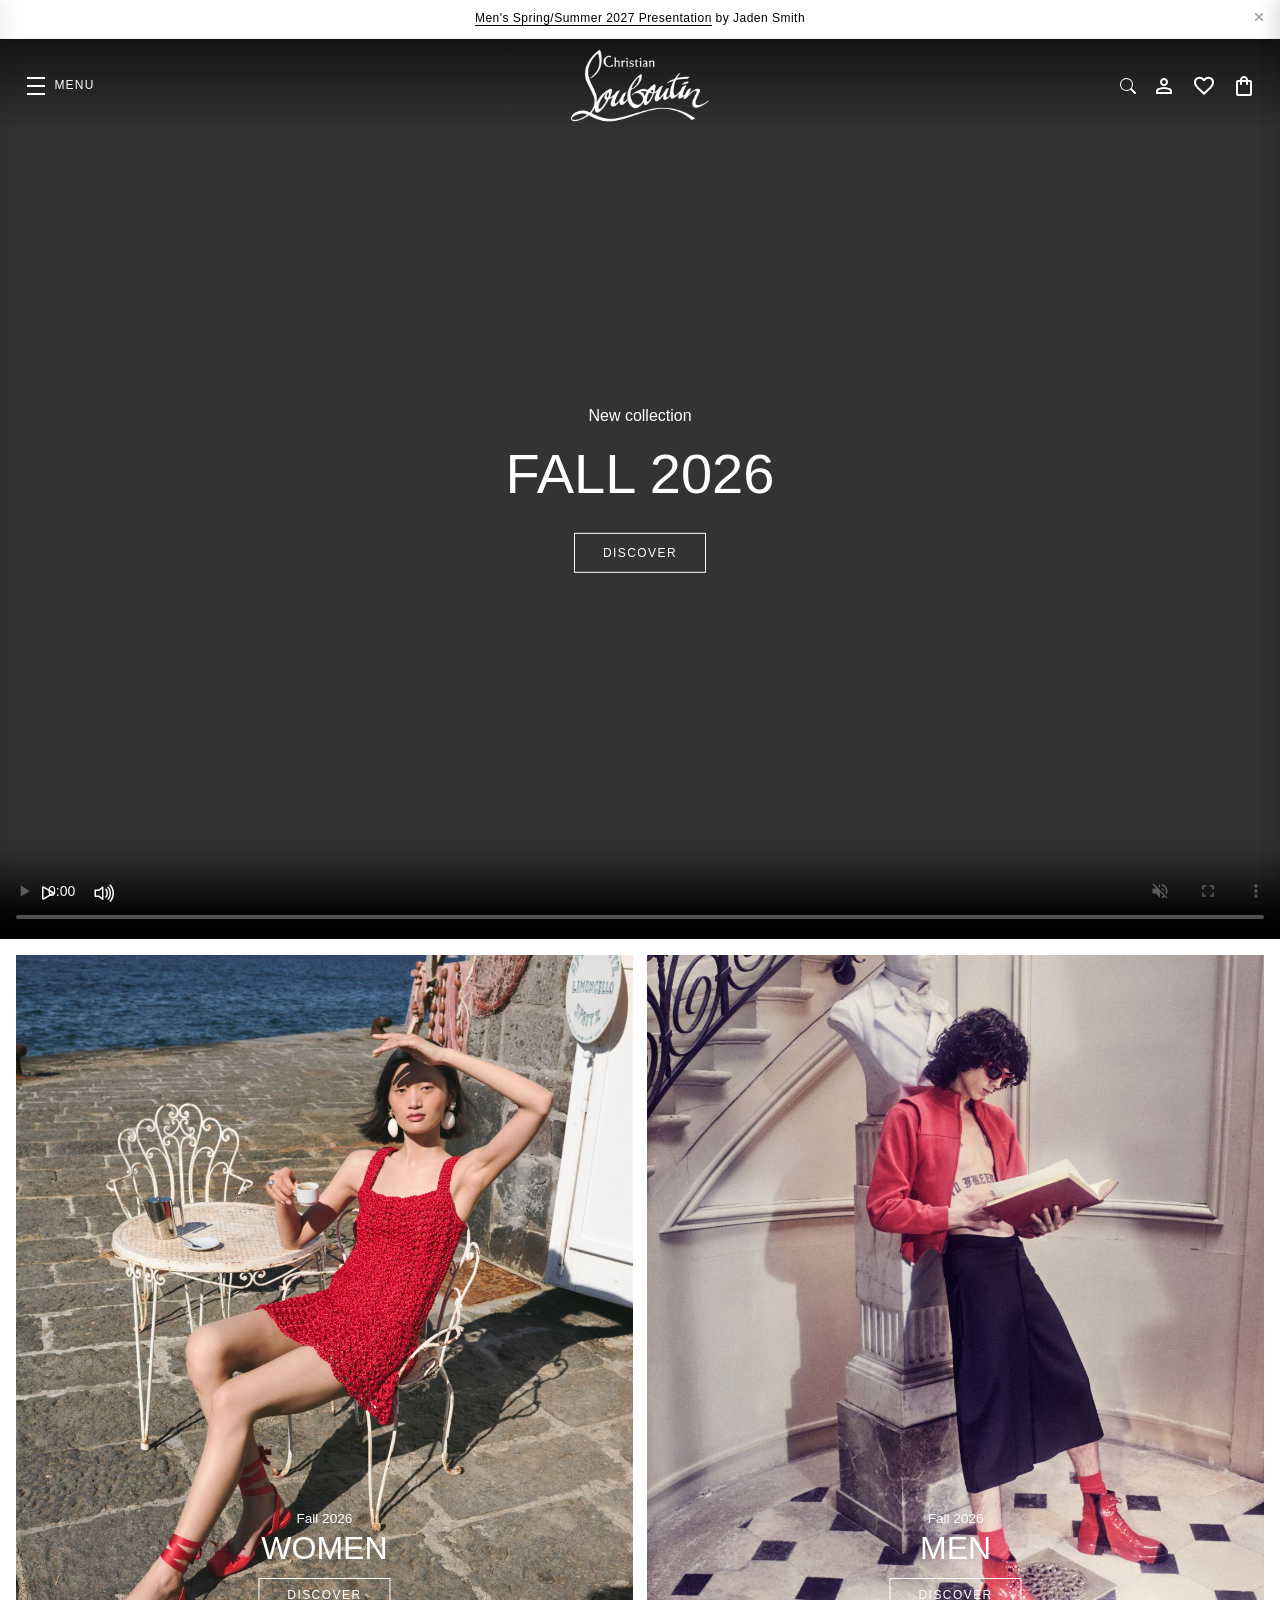
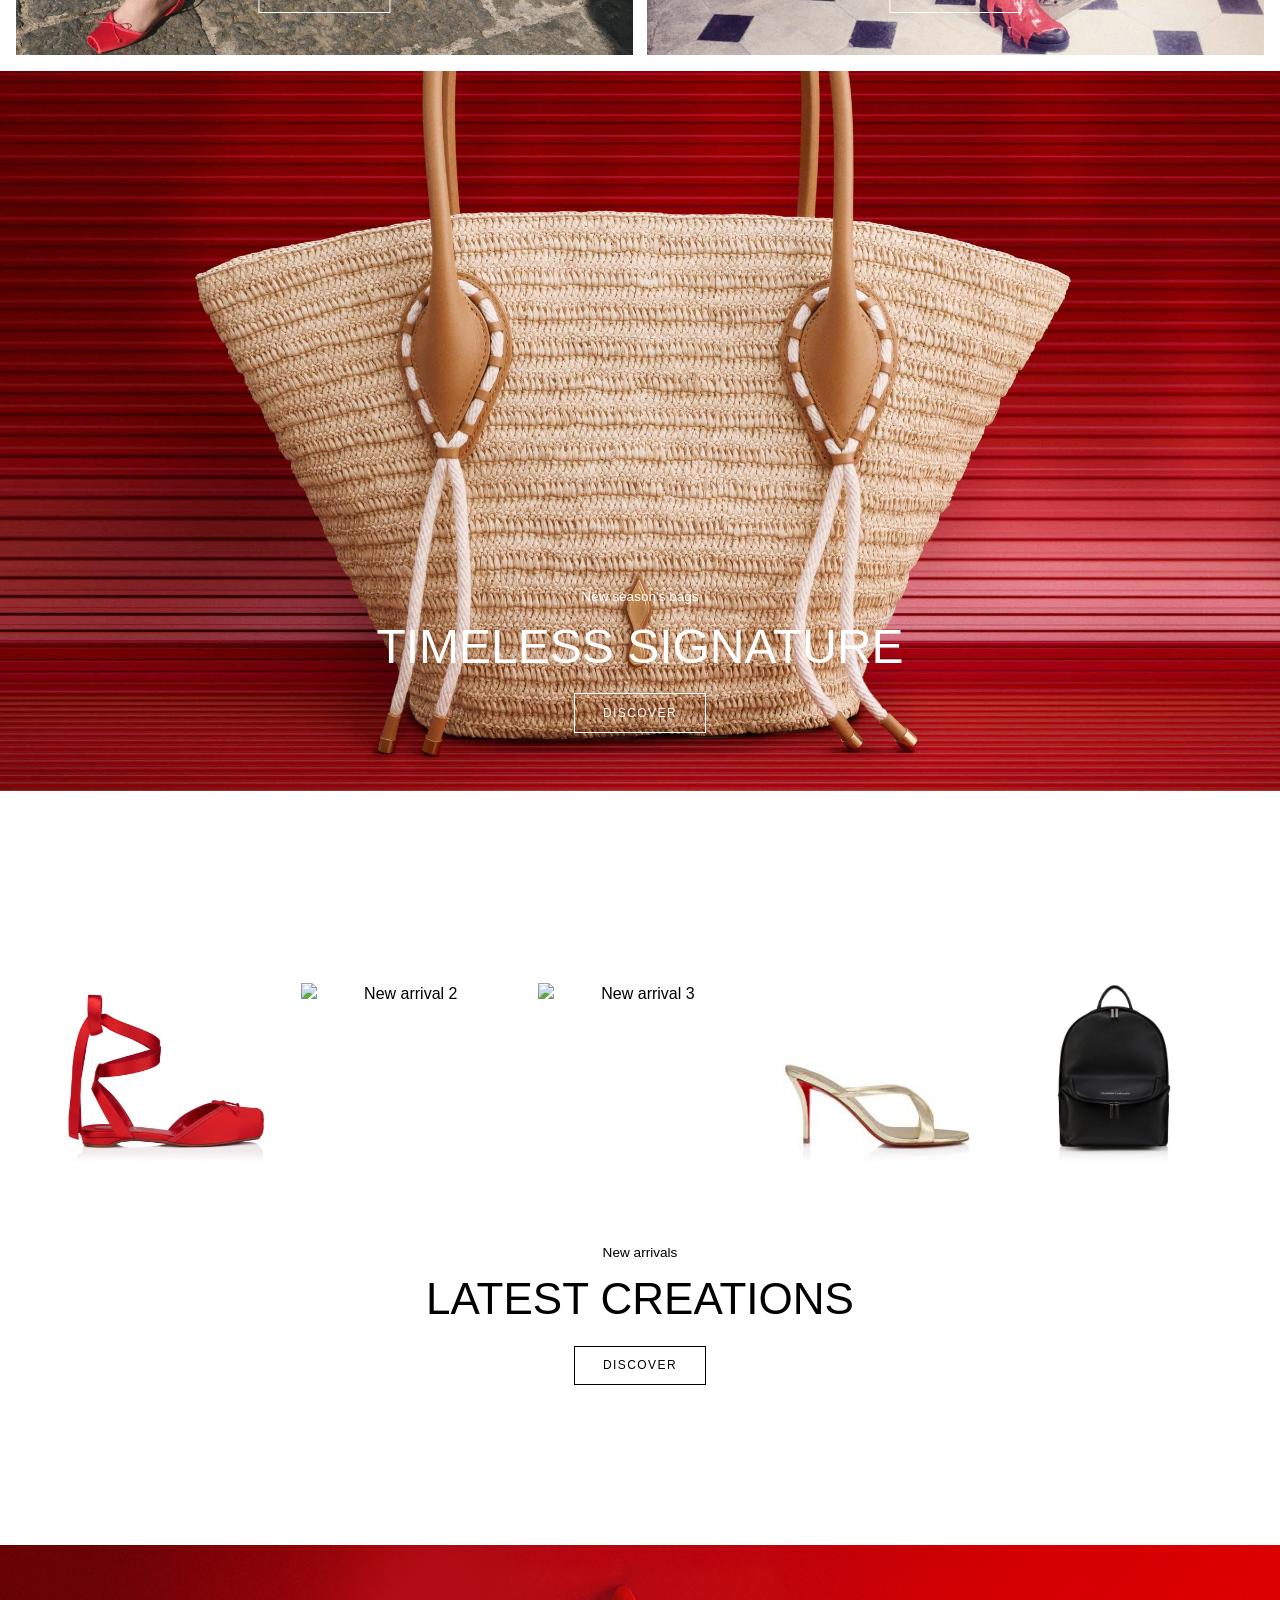
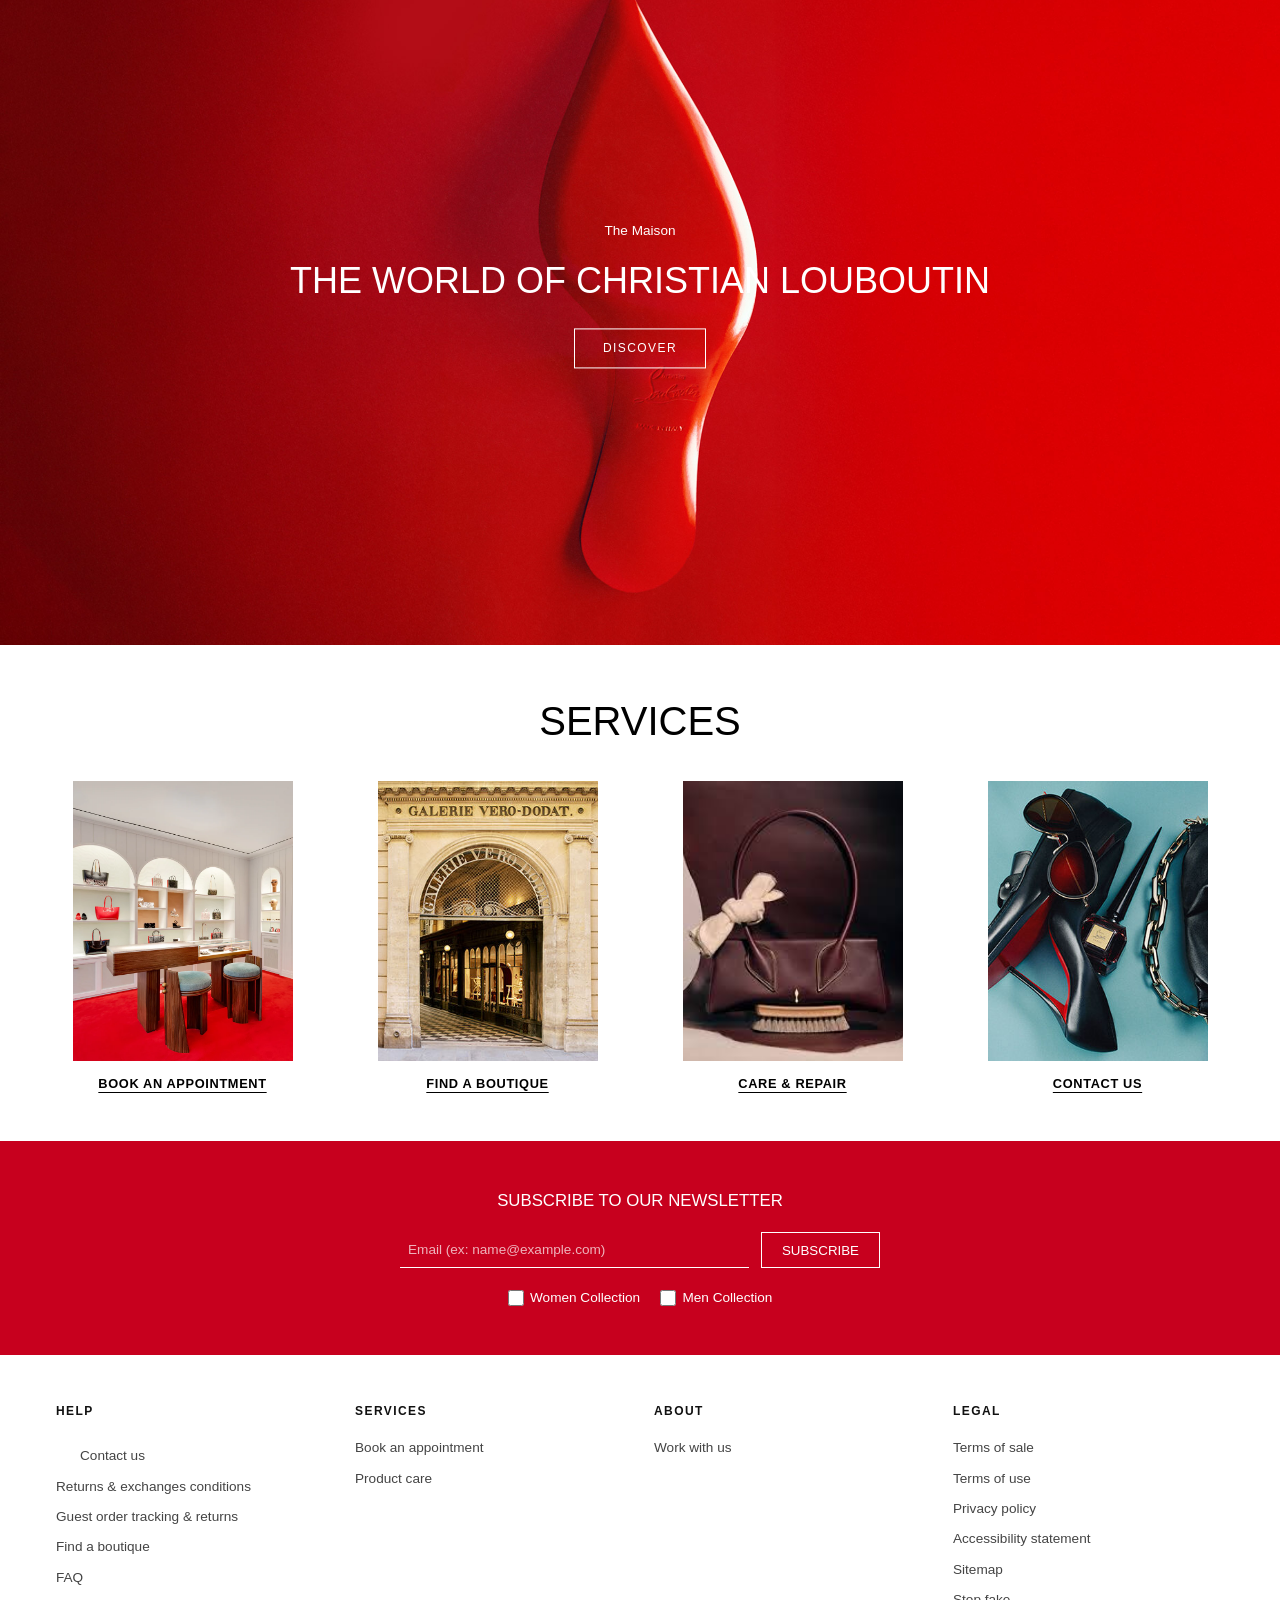
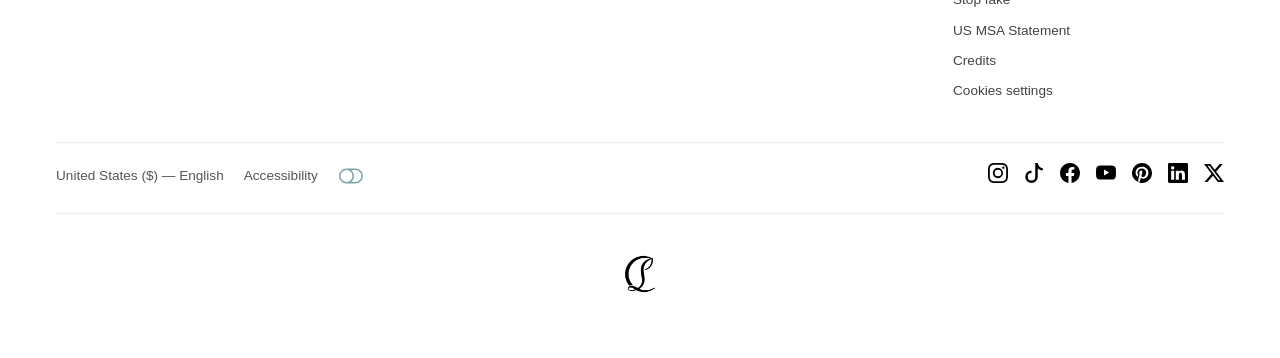
==== commit c7326397: "Update project files and styles" ====
--- a/index.html
+++ b/index.html
@@ -8,7 +8,7 @@
     <link rel="icon" href="images/louboutin(L).png">
     <link rel="stylesheet" href="https://cdn.jsdelivr.net/npm/bootstrap-icons@1.11.3/font/bootstrap-icons.min.css">
     <link rel="stylesheet" href="https://cdnjs.cloudflare.com/ajax/libs/font-awesome/6.4.0/css/all.min.css">
-    <link rel="stylesheet" href="main_page.css">
+    <link rel="stylesheet" href="index.css">
 
 </head>
 
@@ -26,7 +26,7 @@
                 <div class="nav-left">
                     <span id="menu"><a href="menu.html"><svg xmlns="http://www.w3.org/2000/svg" height="24px" viewBox="0 -960 960 960" width="24px" fill="#FFFFFF"><path d="M120-120v-80h720v80H120Zm0-320v-80h720v80H120Zm0-320v-80h720v80H120Z" /></svg><!--<i class="bi bi-list"></i>--><span class="nav-text">MENU</span></a></span>
                 </div>
-                <span id="louboutinLogo"><a href="main_page.html"><img src="images/louboutin logo 1.png" alt="Louboutin-logo" loading="lazy"></a></span>
+                <span id="louboutinLogo"><a href="index.html"><img src="images/louboutin logo 1.png" alt="Louboutin-logo" loading="lazy"></a></span>
                 <div class="nav-right">
                     <span id="searchbar"><a href="search.html" aria-label="Search"><svg xmlns="http://www.w3.org/2000/svg" width="16" height="16" fill="currentColor" class="bi bi-search" viewBox="0 0 16 16"><path d="M11.742 10.344a6.5 6.5 0 1 0-1.397 1.398h-.001q.044.06.098.115l3.85 3.85a1 1 0 0 0 1.415-1.414l-3.85-3.85a1 1 0 0 0-.115-.1zM12 6.5a5.5 5.5 0 1 1-11 0 5.5 5.5 0 0 1 11 0" /></svg></a></span>
                     <span id="login"><a href="login.html" aria-label="Account"><svg xmlns="http://www.w3.org/2000/svg" height="24px" viewBox="0 -960 960 960" width="24px" fill="#FFFFFF"><path d="M367-527q-47-47-47-113t47-113q47-47 113-47t113 47q47 47 47 113t-47 113q-47 47-113 47t-113-47ZM160-160v-112q0-34 17.5-62.5T224-378q62-31 126-46.5T480-440q66 0 130 15.5T736-378q29 15 46.5 43.5T800-272v112H160Zm80-80h480v-32q0-11-5.5-20T700-306q-54-27-109-40.5T480-360q-56 0-111 13.5T260-306q-9 5-14.5 14t-5.5 20v32Zm296.5-343.5Q560-607 560-640t-23.5-56.5Q513-720 480-720t-56.5 23.5Q400-673 400-640t23.5 56.5Q447-560 480-560t56.5-23.5ZM480-640Zm0 400Z" /></svg></a></span>
@@ -92,13 +92,13 @@
 
                 <li>
                     <div class="imgmain" id="latestMain2">
-                        <img src="images/New arrivals 2 (MainP).jpg" loading="lazy" alt="New arrival 2">
+                        <img src="imageS/New arrivals 3 (MainP).jpg" loading="lazy" alt="New arrival 2">
                     </div>
                 </li>
 
                 <li>
                     <div class="imgmain" id="latestMain3">
-                        <img src="images/New arrivals 3 (MainP).jpg" loading="lazy" alt="New arrival 3">
+                        <img src="images/New arrivals 2 (MainP).jpg" loading="lazy" alt="New arrival 3">
                     </div>
                 </li>
 
@@ -267,12 +267,12 @@
             '<button type="button" class="mo-close" aria-label="Close menu">&times;</button>' +
         '</div>' +
         '<div class="mo-items">' +
-            '<a href="main_page.html#section3" class="mo-item"><span>Latest Collections</span><span class="mo-chevron">&#8250;</span></a>' +
-            '<a href="main_page.html#WomenMain" class="mo-item"><span>Women</span><span class="mo-chevron">&#8250;</span></a>' +
-            '<a href="main_page.html#menMain" class="mo-item"><span>Men</span><span class="mo-chevron">&#8250;</span></a>' +
-            '<a href="main_page.html#section3" class="mo-item"><span>Bags &amp; Accessories</span><span class="mo-chevron">&#8250;</span></a>' +
-            '<a href="main_page.html#section3" class="mo-item"><span>Bridal</span><span class="mo-chevron">&#8250;</span></a>' +
-            '<a href="main_page.html#section5" class="mo-item"><span>The Maison</span><span class="mo-chevron">&#8250;</span></a>' +
+            '<a href="index.html#section3" class="mo-item"><span>Latest Collections</span><span class="mo-chevron">&#8250;</span></a>' +
+            '<a href="index.html#WomenMain" class="mo-item"><span>Women</span><span class="mo-chevron">&#8250;</span></a>' +
+            '<a href="index.html#menMain" class="mo-item"><span>Men</span><span class="mo-chevron">&#8250;</span></a>' +
+            '<a href="index.html#section3" class="mo-item"><span>Bags &amp; Accessories</span><span class="mo-chevron">&#8250;</span></a>' +
+            '<a href="index.html#section3" class="mo-item"><span>Bridal</span><span class="mo-chevron">&#8250;</span></a>' +
+            '<a href="index.html#section5" class="mo-item"><span>The Maison</span><span class="mo-chevron">&#8250;</span></a>' +
         '</div>' +
         '<hr class="mo-hr">' +
         '<div class="mo-links">' +
--- a/index.css
+++ b/index.css
@@ -0,0 +1,1386 @@
+*, *::before, *::after {
+    margin: 0;
+    padding: 0;
+    box-sizing: border-box;
+}
+
+html {
+    width: 100%;
+    max-width: 100%;
+    overflow-x: hidden;
+}
+@font-face {
+    font-family: 'NBAkademieLight';
+    src: url('font-family/nb_akademie_light-webfont.woff2') format('woff2'),
+        url('font-family/nb_akademie_light-webfont.woff') format('woff'); 
+    font-weight: 300;
+    font-style: normal;
+    font-display: swap;
+
+}
+:root {
+    --FONTFAMILY1: "Helvetica Neue", Helvetica, Arial, sans-serif;
+    --FONTFAMILY2: 'NB Akademie', Arial, 'Helvetica Neue', Helvetica, sans-serif;
+    --BGCOLORRED: rgb(199, 0, 30);
+    --WhiteColor: #ffffff;
+    --BlackColor: #000000;
+    --color-gray-400: #9ca3af;
+
+}
+
+body {
+    width: 100%;
+    max-width: 100%;
+    overflow-x: hidden;
+    position: relative;
+    font-family: var(--FONTFAMILY1);
+    background-color: var(--WhiteColor);
+    color: #000000;
+    line-height: 1.4;
+}
+a {
+    color: inherit;
+    text-decoration: none;
+}
+
+img, video {
+    max-width: 100%;
+    height: auto;
+}
+
+div, section, header, footer, nav, form, ul, li, figure {
+    max-width: 100%;
+}
+
+/* ---------- Top Announcement Bar ---------- */
+.byJadenMsg {
+    background-color: var(--WhiteColor);
+    padding: 0.65rem 1rem;
+    width: 100%;
+    font-family: var(--FONTFAMILY2);
+    color: #000000;
+    font-size: clamp(0.65rem, 1.2vw, 0.75rem);
+    display: flex;
+    align-items: center;
+    justify-content: center;
+    text-align: center;
+    border-bottom: 1px solid #f0f0f0;
+}
+
+.byJadenMsg h4 {
+    font-weight: 400;
+    letter-spacing: 0.04em;
+}
+
+.Jadenline {
+    text-decoration: underline;
+    text-underline-offset: 0.2rem;
+}
+.Jadenline:hover {
+    text-decoration: none;
+}
+.close-btn{
+    position: absolute;
+    right: 1rem;
+    top: 0.625rem;
+    color: var(--color-gray-400);
+     background: none;
+    border: none;
+}
+
+.close-btn:hover {
+    color: var(--BlackColor);
+}
+/* ---------- Hero Section & Navigation ---------- */
+.section1 {
+    position: relative;
+    width: 100%;
+    min-height: 100vh;
+    overflow: hidden;
+    background-color: #000000;
+}
+
+.nav {
+    position: absolute;
+    top: 0;
+    left: 0;
+    width: 100%;
+    max-width: 100%;
+    padding: 2.2rem 1.5rem;
+    display: flex;
+    align-items: center;
+    justify-content: space-between;
+    z-index: 20;
+    background: linear-gradient(180deg, rgba(0, 0, 0, 0.6) 0%, rgba(0, 0, 0, 0) 100%);
+    color: var(--WhiteColor);
+}
+
+.nav-left {
+    display: flex;
+    align-items: center;
+    gap: 1rem;
+    min-width: 0;
+}
+
+.nav-left a {
+    display: flex;
+    align-items: center;
+    gap: 0.4rem;
+    color: var(--WhiteColor);
+    font-size: 0.75rem;
+    letter-spacing: 0.1em;
+    font-weight: 500;
+    text-transform: uppercase;
+}
+
+#louboutinLogo {
+    position: absolute;
+    left: 50%;
+    top: 50%;
+    transform: translate(-50%, -50%);
+    display: flex;
+    align-items: center;
+    justify-content: center;
+    pointer-events: auto;
+}
+
+#louboutinLogo img {
+    display: block;
+    padding: 1rem;
+    width: clamp(75px, 19vw, 170px);
+    height: auto;
+}
+
+.nav-right {
+    display: flex;
+    align-items: center;
+    gap: 1rem;
+    min-width: 0;
+}
+
+.nav-right a {
+    color: var(--WhiteColor);
+    display: flex;
+    align-items: center;
+    transition: opacity 0.2s ease;
+}
+
+.nav-right a:hover {
+    opacity: 0.65;
+}
+
+/* Hero Video */
+.video {
+    position: relative;
+    width: 100%;
+    height: 100vh;
+    min-height: 450px;
+    overflow: hidden;
+}
+
+.Video-video {
+    width: 100%;
+    height: 100%;
+    object-fit: cover;
+    display: block;
+}
+
+.controls {
+    position: absolute;
+    bottom: 1.5rem;
+    left: 1.5rem;
+    display: flex;
+    gap: 0.5rem;
+    z-index: 10;
+}
+
+.controls button {
+    color: var(--WhiteColor);
+    padding: 0.4rem 0.75rem;
+    font-size: 1.5rem;
+    letter-spacing: 0.05em;
+    cursor: pointer;
+    transition: all 0.2s ease;
+    background: none;
+    border: none;
+}
+.Text-Video {
+    position: absolute;
+    top: 50%;
+    left: 50%;
+    transform: translate(-50%, -50%);
+    text-align: center;
+    color: var(--WhiteColor);
+    width: 90%;
+    max-width: 700px;
+    z-index: 10;
+}
+
+.Text-Video p {
+    font-size: clamp(0.75rem, 1.8vw, 1rem);
+    margin-bottom: 0.5rem;
+}
+
+.Text-Video h1 {
+    font-size: clamp(1.8rem, 5vw, 3.5rem);
+    font-family: var(--FONTFAMILY1);
+    font-weight: 400;
+    margin-bottom: 1.25rem;
+}
+
+/* Buttons */
+.btn {
+    display: inline-block;
+    border: 1px solid var(--WhiteColor);
+    padding: 0.65rem 1.75rem;
+    font-size: 0.75rem;
+    letter-spacing: 0.12em;
+    text-transform: uppercase;
+    text-decoration: none;
+    color: var(--WhiteColor);
+    background: transparent;
+    transition: all 0.3s ease;
+    cursor: pointer;
+}
+
+.btn:hover {
+    background-color: var(--WhiteColor);
+    color: #000000;
+}
+
+/* ---------- Section 2: Women / Men Category Cards ---------- */
+.section2 {
+    display: flex;
+    position: relative;
+    gap: 0.9rem;
+    margin: 1rem auto;
+    width: calc(100% - 2rem);
+    max-width: 100%;
+}
+
+.imgmain {
+    position: relative;
+    flex: 1; 
+    min-width:0;
+    overflow: hidden;
+}
+
+.imgbox {
+    width: 100%;
+    height: clamp(350px, 120vh, 700px);
+    object-fit: cover;
+    display: block;
+    /* transition: transform 0.6s ease; */
+}
+
+.TextOnImg1 {
+    position: absolute;
+    bottom: 6%;
+    left: 50%;
+    transform: translateX(-50%);
+    text-align: center;
+    color: var(--WhiteColor);
+    line-height: 1;
+    width: 90%;
+    z-index: 2;
+}
+
+.TextOnImg1 p {
+    font-size: 0.85rem;
+}
+
+.TextOnImg1 h1 {
+    /* font-size: clamp(1.6rem, 4vw, 2.75rem); */
+    font-weight: 400;
+    margin: 0.4rem 0 0.85rem;
+}
+
+/* ---------- Golden Sandals Section ---------- */
+.imgmaingold {
+    position: relative;
+    width: 100%;
+    height: clamp(380px, 100%, 800px);
+    overflow: hidden;
+    margin: 1rem 0;
+}
+
+.goldenshowMain {
+    width: 100%;
+    height: 100%;
+    object-fit: cover;
+    display: block;
+}
+
+.TextOnImgGold {
+    position: absolute;
+    bottom: 8%;
+    left: 50%;
+    transform: translateX(-50%);
+    width: 90%;
+    max-width: 600px;
+    text-align: center;
+    color: var(--WhiteColor);
+    z-index: 2;
+}
+
+.TextOnImgGold p {
+    font-size: 0.85rem;
+}
+
+.TextOnImgGold h1 {
+    font-size: clamp(1.6rem, 4vw, 3rem);
+    font-weight: 400;
+    margin: 0.4rem 0 0.85rem;
+}
+
+/* ---------- Section 3: Latest Arrivals Carousel ---------- */
+.latest-arrivals {
+    padding: 10rem 2rem 10rem;
+    text-align: center;
+    background-color: transparent;
+    width: 100%;
+    overflow: hidden;
+}
+
+.latest-arrivals ul {
+    display: flex;
+    gap: 0.1rem;
+    justify-content: space-evenly;
+    overflow-x: auto;
+    scroll-snap-type: x mandatory;
+    padding: 0.5rem 0.5rem 1.5rem;
+    scrollbar-width: thin;
+    list-style: none;
+    -webkit-overflow-scrolling: touch;
+    width: 100%;
+}
+
+.latest-arrivals ul::-webkit-scrollbar {
+    height: 4px;
+}
+
+.latest-arrivals ul::-webkit-scrollbar-thumb {
+    background: transparent;
+}
+
+.latest-arrivals li {
+    flex: 0 0 auto;
+    scroll-snap-align: center;
+}
+
+.latest-arrivals .imgmain {
+    width: clamp(150px, 35vw, 220px);
+    padding: 0.5rem;
+}
+
+.latest-arrivals img {
+    width: 100%;
+    object-fit: cover;
+    display: block;
+}
+
+.TextOnImg {
+    margin-top: 1.5rem;
+
+    color: #000000;
+}
+
+.TextOnImg p {
+    font-size: 0.85rem;
+}
+
+.TextOnImg h1 {
+    font-size: clamp(1.6rem, 4vw, 2.75rem);
+    font-weight: 500;
+    margin: 0.4rem 0 1rem;
+}
+
+.TextOnImg .btn {
+    border-color: #000000;
+    color: #000000;
+}
+
+.TextOnImg .btn:hover {
+    background-color: #000000;
+    color: var(--WhiteColor);
+}
+
+/* ---------- Section 4: Red Maison Section ---------- */
+.RedPageMainMaison {
+    position: relative;
+    width: 100%;
+    height: clamp(350px, 120vh, 700px);
+    overflow: hidden;
+}
+
+.imgRedPageMain {
+    width: 100%;
+    height: 100%;
+}
+
+.imgRedPageMain img {
+    width: 100%;
+    height: 100%;
+    object-fit: cover;
+    display: block;
+}
+
+.TextOnImgRed {
+    /* position: absolute;
+    top: 50%;
+    left: 50%;
+    transform: translate(-50%, -50%);
+    text-align: center;
+    color: var(--WhiteColor);
+    width: 90%;
+    max-width: 650px; */
+
+    width: 100%;
+    position: absolute;
+    line-height: 1.5;
+    top: 50%;
+    left: 50%;
+    transform: translate(-50%, -50%);
+    text-align: center;
+    color: var(--WhiteColor);
+}
+
+.TextOnImgRed p {
+    font-size: 0.85rem;
+}
+
+.TextOnImgRed h1 {
+    font-size: 2.25rem;
+    font-weight: 400;
+    margin: 0.75rem 0 1.25rem;
+}  
+
+/* ---------- Section 5: Services Grid ---------- */
+.services {
+    padding: 3rem 1rem;
+    text-align: center;
+    background-color: var(--WhiteColor);
+    width: 100%;
+}
+
+.services h1 {
+    font-size: clamp(1.6rem, 4vw, 2.5rem);
+    font-weight: 300;
+    margin-bottom: 2rem;
+}
+
+.serviceimgall {
+    display: grid;
+    grid-template-columns: repeat(4, 1fr);
+    gap: 1.25rem;
+    max-width: 1200px;
+    margin: 0 auto;
+    width: 100%;
+}
+
+.serviceimg {
+    display: flex;
+    flex-direction: column;
+    align-items: center;
+    min-width: 0;
+}
+
+.serviceimg img {
+    width: 100%;
+    max-width: 220px;
+    height: clamp(200px, 25vw, 280px);
+    object-fit: cover;
+    display: block;
+    transition: transform 0.3s ease;
+}
+
+.seriveCaption {
+    margin-top: 0.85rem;
+    color: #000000;
+    font-family: var(--FONTFAMILY2);
+    font-weight: 600;
+    font-size: 0.8rem;
+    letter-spacing: 0.05em;
+}
+
+.seriveCaption a {
+    color: #000000;
+    text-decoration: underline;
+    text-underline-offset: 0.25rem;
+}
+
+.seriveCaption a:hover {
+    text-decoration: none;
+}
+
+/* ---------- Section 6: Newsletter ---------- */
+.newsletter {
+    background-color: var(--BGCOLORRED);
+    padding: 3rem 1rem;
+    color: var(--WhiteColor);
+    text-align: center;
+    display: flex;
+    flex-direction: column;
+    align-items: center;
+    justify-content: center;
+    width: 100%;
+}
+
+.newsletter h4 {
+    font-size: clamp(0.85rem, 2vw, 1.05rem);
+    font-weight: 500;
+    margin-bottom: 1.25rem;
+}
+
+.newsletter form {
+    width: 100%;
+    max-width: 480px;
+    display: flex;
+    flex-direction: column;
+    align-items: center;
+}
+
+.email-btn {
+    display: flex;
+    gap: 0.75rem;
+    width: 100%;
+    justify-content: center;
+}
+
+.email-input {
+    flex: 1;
+    min-width: 0;
+    background: transparent;
+    border: none;
+    border-bottom: 1px solid var(--WhiteColor);
+    color: var(--WhiteColor);
+    padding: 0.6rem 0.5rem;
+    font-size: 0.85rem;
+    outline: none;
+}
+
+.email-input::placeholder {
+    color: rgba(255, 255, 255, 0.7);
+}
+
+.btnSubscribe {
+    border: 1px solid var(--WhiteColor);
+    background: transparent;
+    color: var(--WhiteColor);
+    padding: 0.6rem 1.25rem;
+    text-transform: uppercase;
+    cursor: pointer;
+    transition: all 0.2s ease;
+    white-space: nowrap;
+}
+
+.btnSubscribe:hover {
+    background-color: var(--WhiteColor);
+    color: var(--BGCOLORRED);
+}
+
+.check-box {
+    display: flex;
+    gap: 1.25rem;
+    margin-top: 1.25rem;
+    justify-content: center;
+    flex-wrap: wrap;
+}
+
+.Collsubs {
+    font-size: 0.85rem;
+    cursor: pointer;
+    display: flex;
+    align-items: center;
+    gap: 0.4rem;
+    user-select: none;
+}
+
+.Collsubs input[type="checkbox"] {
+    accent-color: var(--WhiteColor);
+    width: 16px;
+    height: 16px;
+    cursor: pointer;
+}
+
+/* ---------- Section 7: Footer ---------- */
+.listdetails {
+    padding: 3rem 1rem 2rem;
+    max-width: 1200px;
+    margin: 0 auto;
+    background-color: var(--WhiteColor);
+    width: 100%;
+}
+
+.footer-columns {
+    display: grid;
+    grid-template-columns: repeat(4, 1fr);
+    gap: 1.75rem;
+    width: 100%;
+}
+
+.footer-col h4 {
+    font-size: 0.75rem;
+    letter-spacing: 0.12em;
+    text-transform: uppercase;
+    margin-bottom: 1rem;
+    font-weight: 700;
+    color: #111111;
+}
+
+.footer-col ul {
+    list-style: none;
+}
+
+.footer-col ul li {
+    margin-bottom: 0.5rem;
+}
+
+.footer-col a {
+    font-size: 0.85rem;
+    color: #444444;
+    text-decoration: none;
+    transition: color 0.2s ease;
+}
+
+.footer-col a:hover {
+    color: #000000;
+    text-decoration: underline;
+}
+
+.footer-logos {
+    display: flex;
+    justify-content: space-between;
+    align-items: center;
+    margin-top: 2rem;
+    padding-top: 1.25rem;
+    border-top: 1px solid #eee;
+    flex-wrap: wrap;
+    gap: 1rem;
+    width: 100%;
+}
+
+.united-acessibility {
+    display: flex;
+    align-items: center;
+    gap: 1.25rem;
+    font-size: 0.85rem;
+    color: #555555;
+    flex-wrap: wrap;
+}
+
+.accessibility {
+    display: flex;
+    align-items: center;
+    gap: 0.5rem;
+}
+
+.bi-toggle-off {
+    height: 1.5rem;
+    color: #76a4a5;
+    vertical-align: middle;
+}
+
+.social-links {
+    display: flex;
+    gap: 1rem;
+    align-items: center;
+    flex-wrap: wrap;
+}
+.separate-logos a {
+    color: #000000;
+    transition: opacity 0.2s ease;
+    display: inline-flex;
+}
+
+.separate-logos a:hover {
+    opacity: 0.6;
+}
+
+hr {
+    border: none;
+    border-top: 1px solid #eee;
+    margin: 1.5rem 0;
+}
+
+.footer {
+    display: flex;
+    justify-content: center;
+    padding: 1rem 0 2rem;
+}
+
+.footer img {
+    display: block;
+    width: 40px;
+    height: auto;
+}
+/* ==========================================================
+   Menu Overlay (slide-in panel)
+   ========================================================== */
+#menuOverlayBackdrop {
+    position: fixed;
+    inset: 0;
+    background: rgba(0, 0, 0, 0.35);
+    opacity: 0;
+    pointer-events: none;
+    transition: opacity 0.3s ease;
+    z-index: 999;
+}
+#menuOverlayBackdrop.open {
+    opacity: 1;
+    pointer-events: auto;
+}
+
+#menuOverlayPanel {
+    position: fixed;
+    top: 0;
+    left: 0;
+    height: 100%;
+    width: 100%;
+    max-width: 440px;
+    background: #ffffff;
+    box-shadow: 4px 0 20px rgba(0, 0, 0, 0.08);
+    transform: translateX(-100%);
+    transition: transform 0.35s ease;
+    z-index: 1000;
+    display: flex;
+    flex-direction: column;
+    padding: 30px 24px;
+    overflow-y: auto;
+    font-family: -apple-system, BlinkMacSystemFont, "Segoe UI", Roboto, Helvetica, Arial, sans-serif;
+}
+#menuOverlayPanel.open {
+    transform: translateX(0);
+}
+
+.mo-header {
+    display: flex;
+    justify-content: space-between;
+    align-items: center;
+    margin-bottom: 24px;
+    padding-bottom: 16px;
+    border-bottom: 1px solid #eee;
+}
+.mo-logo {
+    font-family: Georgia, serif;
+    font-style: italic;
+    font-size: 20px;
+    font-weight: bold;
+    color: #000;
+}
+.mo-close {
+    font-size: 28px;
+    line-height: 1;
+    color: #000;
+    background: none;
+    border: none;
+    cursor: pointer;
+}
+
+.mo-items {
+    display: flex;
+    flex-direction: column;
+    gap: 4px;
+    margin-bottom: 24px;
+}
+.mo-item {
+    display: flex;
+    justify-content: space-between;
+    align-items: center;
+    padding: 14px 8px;
+    font-size: 15px;
+    font-weight: 500;
+    letter-spacing: 0.5px;
+    color: #000;
+    text-decoration: none;
+    border-bottom: 1px solid #f9f9f9;
+    transition: background-color 0.2s ease, padding-left 0.2s ease, color 0.2s ease;
+}
+.mo-item:hover {
+    background-color: #fdfdfd;
+    padding-left: 12px;
+    color: #c8002b;
+}
+.mo-chevron { font-size: 18px; color: #888; }
+
+.mo-hr { border: none; border-top: 1px solid #eee; margin: 16px 0 24px; }
+
+.mo-links {
+    display: flex;
+    flex-direction: column;
+    gap: 16px;
+    font-size: 14px;
+    margin-bottom: 30px;
+}
+.mo-links a { color: #333; text-decoration: none; transition: color 0.2s ease; }
+.mo-links a:hover { color: #000; text-decoration: underline; }
+
+.mo-footer {
+    display: flex;
+    justify-content: space-between;
+    align-items: center;
+    font-size: 14px;
+    margin-top: auto;
+    padding-top: 20px;
+    border-top: 1px solid #eee;
+    color: #333;
+}
+/* ==========================================================
+   Search Overlay (slide-in panel from the right)
+   ========================================================== */
+#searchOverlayBackdrop {
+    position: fixed;
+    inset: 0;
+    background: rgba(0, 0, 0, 0.4);
+    opacity: 0;
+    pointer-events: none;
+    transition: opacity 0.3s ease;
+    z-index: 999;
+}
+#searchOverlayBackdrop.open {
+    opacity: 1;
+    pointer-events: auto;
+}
+
+#searchOverlayPanel {
+    position: fixed;
+    top: 0;
+    right: 0;
+    height: 100%;
+    width: 100%;
+    max-width: 480px;
+    background: #ffffff;
+    box-shadow: -4px 0 20px rgba(0, 0, 0, 0.08);
+    transform: translateX(100%);
+    transition: transform 0.35s ease;
+    z-index: 1000;
+    display: flex;
+    flex-direction: column;
+    padding: clamp(20px, 4vw, 36px);
+    overflow-y: auto;
+    font-family: -apple-system, BlinkMacSystemFont, "Segoe UI", Roboto, Helvetica, Arial, sans-serif;
+}
+#searchOverlayPanel.open {
+    transform: translateX(0);
+}
+
+.so-header {
+    display: flex;
+    justify-content: space-between;
+    align-items: center;
+    margin-bottom: 16px;
+}
+.so-title {
+    font-size: 16px;
+    font-weight: 700;
+    letter-spacing: 1px;
+    text-transform: uppercase;
+    color: #111;
+}
+.so-close {
+    background: none;
+    border: none;
+    font-size: 28px;
+    cursor: pointer;
+    line-height: 1;
+    color: #111;
+}
+
+.so-hr { border: none; border-top: 1px solid #eee; margin: 16px 0 24px; }
+
+.so-search-box { position: relative; margin-bottom: 24px; }
+.so-label {
+    display: block;
+    font-size: 13px;
+    font-weight: 600;
+    margin-bottom: 8px;
+    color: #444;
+}
+.so-input-group {
+    display: flex;
+    align-items: center;
+    border-bottom: 2px solid #111;
+}
+.so-input {
+    flex: 1;
+    border: none;
+    padding: 10px 0;
+    font-size: 16px;
+    outline: none;
+    background: transparent;
+    color: #111;
+}
+.so-search-btn {
+    background: none;
+    border: none;
+    font-size: 18px;
+    cursor: pointer;
+    padding: 8px;
+}
+
+.so-popular {
+    display: flex;
+    flex-wrap: wrap;
+    gap: 10px;
+    align-items: center;
+}
+.so-popular-title {
+    width: 100%;
+    font-size: 12px;
+    font-weight: 700;
+    letter-spacing: 1px;
+    text-transform: uppercase;
+    color: #777;
+    margin-bottom: 6px;
+}
+.so-chips { display: flex; flex-wrap: wrap; gap: 10px; }
+.so-chip {
+    background-color: #f2f2f2;
+    border: 1px solid #e5e5e5;
+    padding: 8px 16px;
+    font-size: 13px;
+    border-radius: 20px;
+    cursor: pointer;
+    transition: all 0.2s ease;
+}
+.so-chip:hover {
+    background-color: #000;
+    color: #fff;
+    border-color: #000;
+}
+/* ==========================================================
+   Login / My Account Overlay (slide-in panel from the right)
+   ========================================================== */
+#loginOverlayBackdrop {
+    position: fixed;
+    inset: 0;
+    background: rgba(0, 0, 0, 0.4);
+    opacity: 0;
+    pointer-events: none;
+    transition: opacity 0.3s ease;
+    z-index: 999;
+}
+#loginOverlayBackdrop.open {
+    opacity: 1;
+    pointer-events: auto;
+}
+
+#loginOverlayPanel {
+    position: fixed;
+    top: 0;
+    right: 0;
+    height: 100%;
+    width: 100%;
+    max-width: 480px;
+    background: #ffffff;
+    box-shadow: -4px 0 20px rgba(0, 0, 0, 0.08);
+    transform: translateX(100%);
+    transition: transform 0.35s ease;
+    z-index: 1000;
+    display: flex;
+    flex-direction: column;
+    padding: clamp(20px, 4vw, 36px);
+    overflow-y: auto;
+    font-family: -apple-system, BlinkMacSystemFont, "Segoe UI", Roboto, Helvetica, Arial, sans-serif;
+}
+#loginOverlayPanel.open {
+    transform: translateX(0);
+}
+
+.lo-header {
+    display: flex;
+    justify-content: space-between;
+    align-items: center;
+    margin-bottom: 16px;
+}
+.lo-title {
+    font-size: 16px;
+    font-weight: 700;
+    letter-spacing: 1px;
+    text-transform: uppercase;
+    color: #111;
+}
+.lo-close {
+    background: none;
+    border: 1px solid #111;
+    border-radius: 9999px;
+    width: 32px;
+    height: 32px;
+    font-size: 18px;
+    cursor: pointer;
+    line-height: 1;
+    color: #111;
+    display: flex;
+    align-items: center;
+    justify-content: center;
+}
+
+.lo-hr { border: none; border-top: 1px solid #eee; margin: 16px 0 24px; }
+
+.lo-intro { font-size: 15px; color: #111; margin-bottom: 8px; }
+.lo-required { font-size: 13px; color: #777; text-align: right; margin-bottom: 16px; }
+
+.lo-form { display: flex; flex-direction: column; }
+.lo-field { position: relative; margin-bottom: 28px; }
+.lo-input {
+    width: 100%;
+    border: none;
+    border-bottom: 1px solid #111;
+    padding: 10px 0;
+    font-size: 15px;
+    outline: none;
+    background: transparent;
+    color: #111;
+}
+.lo-input::placeholder { color: #666; }
+
+.lo-password-field { display: flex; align-items: center; }
+.lo-toggle-pw {
+    position: absolute;
+    right: 0;
+    bottom: 10px;
+    background: none;
+    border: none;
+    font-size: 16px;
+    cursor: pointer;
+    color: #111;
+}
+
+.lo-forgot {
+    align-self: flex-end;
+    font-size: 14px;
+    color: #111;
+    text-decoration: underline;
+    text-underline-offset: 3px;
+    margin-bottom: 20px;
+}
+.lo-forgot:hover { text-decoration: none; }
+
+.lo-signin-btn {
+    background-color: #000;
+    color: #fff;
+    border: none;
+    border-radius: 9999px;
+    padding: 14px;
+    font-size: 14px;
+    font-weight: 700;
+    letter-spacing: 0.05em;
+    text-transform: uppercase;
+    cursor: pointer;
+    transition: background-color 0.2s ease;
+}
+.lo-signin-btn:hover { background-color: #333; }
+
+.lo-noaccount-title { font-size: 17px; font-weight: 700; margin-bottom: 8px; color: #111; }
+.lo-noaccount-desc { font-size: 14px; color: #444; line-height: 1.5; margin-bottom: 20px; }
+
+.lo-create-btn {
+    background: transparent;
+    color: #111;
+    border: 1px solid #111;
+    border-radius: 9999px;
+    padding: 14px;
+    font-size: 14px;
+    font-weight: 700;
+    letter-spacing: 0.05em;
+    text-transform: uppercase;
+    cursor: pointer;
+    transition: all 0.2s ease;
+}
+.lo-create-btn:hover { background-color: #000; color: #fff; }
+
+@media (max-width: 480px) {
+    #loginOverlayPanel { max-width: 100%; padding: 20px 16px; }
+}
+/* ==========================================================
+   Shopping Bag Overlay (slide-in panel from the right)
+   ========================================================== */
+#bagOverlayBackdrop {
+    position: fixed;
+    inset: 0;
+    background: rgba(0, 0, 0, 0.4);
+    opacity: 0;
+    pointer-events: none;
+    transition: opacity 0.3s ease;
+    z-index: 999;
+}
+#bagOverlayBackdrop.open { opacity: 1; pointer-events: auto; }
+
+#bagOverlayPanel {
+    position: fixed;
+    top: 0;
+    right: 0;
+    height: 100%;
+    width: 100%;
+    max-width: 480px;
+    background: #ffffff;
+    box-shadow: -4px 0 20px rgba(0, 0, 0, 0.08);
+    transform: translateX(100%);
+    transition: transform 0.35s ease;
+    z-index: 1000;
+    display: flex;
+    flex-direction: column;
+    font-family: -apple-system, BlinkMacSystemFont, "Segoe UI", Roboto, Helvetica, Arial, sans-serif;
+}
+#bagOverlayPanel.open { transform: translateX(0); }
+
+.sb-header {
+    display: flex;
+    justify-content: space-between;
+    align-items: center;
+    padding: clamp(20px, 4vw, 36px) clamp(20px, 4vw, 36px) 16px;
+}
+.sb-title { font-size: 16px; font-weight: 700; letter-spacing: 1px; text-transform: uppercase; color: #111; }
+.sb-close {
+    background: none;
+    border: 1px solid #111;
+    border-radius: 9999px;
+    width: 32px;
+    height: 32px;
+    font-size: 18px;
+    cursor: pointer;
+    color: #111;
+    display: flex;
+    align-items: center;
+    justify-content: center;
+}
+
+.sb-scroll { flex: 1; overflow-y: auto; }
+
+.sb-returns-banner {
+    background-color: #C8102E;
+    color: #fff;
+    display: flex;
+    align-items: center;
+    justify-content: center;
+    gap: 10px;
+    padding: 14px 16px;
+    font-size: 14px;
+    font-weight: 600;
+}
+.sb-returns-icon { font-size: 16px; }
+
+.sb-empty {
+    text-align: center;
+    padding: clamp(24px, 5vw, 40px) clamp(20px, 4vw, 36px);
+}
+.sb-empty p { font-size: 16px; color: #111; margin-bottom: 20px; }
+.sb-continue-btn {
+    background-color: #C8102E;
+    color: #fff;
+    border: none;
+    border-radius: 9999px;
+    padding: 14px;
+    width: 100%;
+    max-width: 400px;
+    font-size: 14px;
+    font-weight: 700;
+    letter-spacing: 0.05em;
+    text-transform: uppercase;
+    cursor: pointer;
+}
+.sb-continue-btn:hover { background-color: #A60000; }
+
+.sb-recommend { padding: 0 clamp(20px, 4vw, 36px) 24px; border-top: 1px solid #eee; padding-top: 24px; }
+.sb-recommend-title { font-size: 22px; font-weight: 400; margin-bottom: 12px; color: #111; }
+
+.sb-carousel-nav {
+    position: sticky;
+    top: 0;
+    background: #f5f5f5;
+    z-index: 5;
+    display: flex;
+    align-items: center;
+    justify-content: center;
+    gap: 8px;
+    padding: 12px 0;
+    margin-bottom: 16px;
+}
+.sb-dots { display: flex; gap: 6px; }
+.sb-dot { width: 8px; height: 8px; border-radius: 9999px; background-color: #ccc; }
+.sb-dot.active { background-color: #111; }
+.sb-next-btn {
+    width: 28px;
+    height: 28px;
+    border-radius: 9999px;
+    border: 1px solid #ccc;
+    background: #fff;
+    font-size: 16px;
+    cursor: pointer;
+    display: flex;
+    align-items: center;
+    justify-content: center;
+}
+
+.sb-carousel {
+    display: flex;
+    gap: 16px;
+    overflow-x: auto;
+    scroll-snap-type: x mandatory;
+    padding-bottom: 8px;
+}
+.sb-product-card {
+    flex: 0 0 auto;
+    width: 180px;
+    scroll-snap-align: start;
+}
+.sb-product-media {
+    background-color: #f8f8f8;
+    aspect-ratio: 3 / 4;
+    border-top-left-radius: 100px;
+    border-top-right-radius: 100px;
+}
+.sb-badge { font-size: 11px; color: #777; display: block; margin-top: 10px; }
+.sb-product-row { display: flex; justify-content: space-between; align-items: flex-start; margin-top: 2px; }
+.sb-product-name { font-size: 14px; font-weight: 700; color: #111; }
+.sb-wishlist-btn { background: none; border: none; font-size: 14px; cursor: pointer; color: #444; }
+.sb-product-desc { font-size: 12px; color: #666; line-height: 1.4; margin-top: 4px; }
+.sb-product-price { font-size: 13px; font-weight: 700; color: #111; margin-top: 6px; }
+.sb-swatch-group { display: flex; gap: 6px; margin-top: 8px; align-items: center; }
+.sb-swatch { width: 14px; height: 14px; border-radius: 9999px; border: 1px solid #ddd; }
+.sb-swatch-more { font-size: 12px; color: #777; }
+
+.sb-help {
+    display: flex;
+    align-items: center;
+    gap: 10px;
+    padding: 16px clamp(20px, 4vw, 36px);
+    border-top: 1px solid #eee;
+    cursor: pointer;
+    font-weight: 700;
+    font-size: 14px;
+    letter-spacing: 0.5px;
+    color: #111;
+}
+.sb-help-text { flex: 1; }
+
+.sb-accordion { padding: 0 clamp(20px, 4vw, 36px) 24px; }
+.sb-accordion-item { border-top: 1px solid #eee; }
+.sb-accordion-head {
+    display: flex;
+    align-items: flex-start;
+    gap: 14px;
+    padding: 18px 0;
+    cursor: pointer;
+}
+.sb-accordion-icon { font-size: 18px; margin-top: 2px; }
+.sb-accordion-title { font-size: 13px; font-weight: 700; letter-spacing: 0.5px; color: #111; }
+.sb-accordion-subtitle { font-size: 13px; color: #666; margin-top: 4px; line-height: 1.4; }
+.sb-accordion-chevron { margin-left: auto; transition: transform 0.2s ease; }
+.sb-accordion-item[data-open="true"] .sb-accordion-chevron { transform: rotate(180deg); }
+
+.sb-accordion-body {
+    display: none;
+    padding: 0 0 18px 32px;
+    font-size: 13px;
+    color: #444;
+    line-height: 1.6;
+}
+.sb-accordion-item[data-open="true"] .sb-accordion-body { display: block; }
+
+@media (max-width: 480px) {
+    #bagOverlayPanel { max-width: 100%; }
+}
+/* ============================================================
+   RESPONSIVE MEDIA QUERIES
+   ============================================================ */
+
+/* @media (max-width: 1200px) {
+    .goldenshowMain{
+       transform: rotate(90deg);
+       object-fit: cover;
+       border: 2px solid #690f0f;
+    }
+    .imgmaingold{
+        object-fit: cover;
+        padding: 0;
+        border: 4px solid purple;
+    }    
+} */
+@media (max-width: 768px) {
+    .nav {
+        padding: 0.85rem 1rem;
+    }
+
+    .nav-text {
+        display: none;
+    }
+
+    .nav-left, .nav-right {
+        gap: 0.75rem;
+    }
+
+    #louboutinLogo img {
+        width: 75px;
+    }
+
+    .controls {
+        bottom: 1rem;
+        right: 1rem;
+    }
+
+    .section2 {
+        flex-direction: column;
+        margin: 0.5rem auto;
+        width: calc(100% - 1rem);
+        gap: 0.5rem;
+    }
+    .TextOnImgRed{
+        width: 100%;
+        object-fit: cover;
+
+    }
+    .imgbox {
+        height: 50vh;
+    }
+
+    .serviceimgall {
+        grid-template-columns: repeat(2, 1fr);
+        gap: 1.25rem;
+    }
+
+    .footer-columns {
+        grid-template-columns: repeat(1, 1fr);
+        gap: 1.5rem;
+    }
+}
+
+@media (max-width: 500px) {
+    .email-btn {
+        flex-direction: column;
+    }
+
+    .email-input {
+        width: 100%;
+    }
+
+    .btnSubscribe {
+        width: 100%;
+    }
+
+    .serviceimgall {
+        grid-template-columns: 1fr;
+    }
+
+    .footer-columns {
+        grid-template-columns: 1fr;
+        gap: 1.25rem;
+    }
+
+    .footer-logos {
+        flex-direction: column;
+        align-items: flex-start;
+    }
+
+    .united-acessibility {
+        flex-direction: column;
+        align-items: flex-start;
+        gap: 0.5rem;
+    }
+}
+@media (max-width: 480px) {
+    #menuOverlayPanel { padding: 20px 16px; max-width: 85%; }
+}
+@media (max-width: 480px) {
+    #searchOverlayPanel { max-width: 100%; padding: 20px 16px; }
+}
